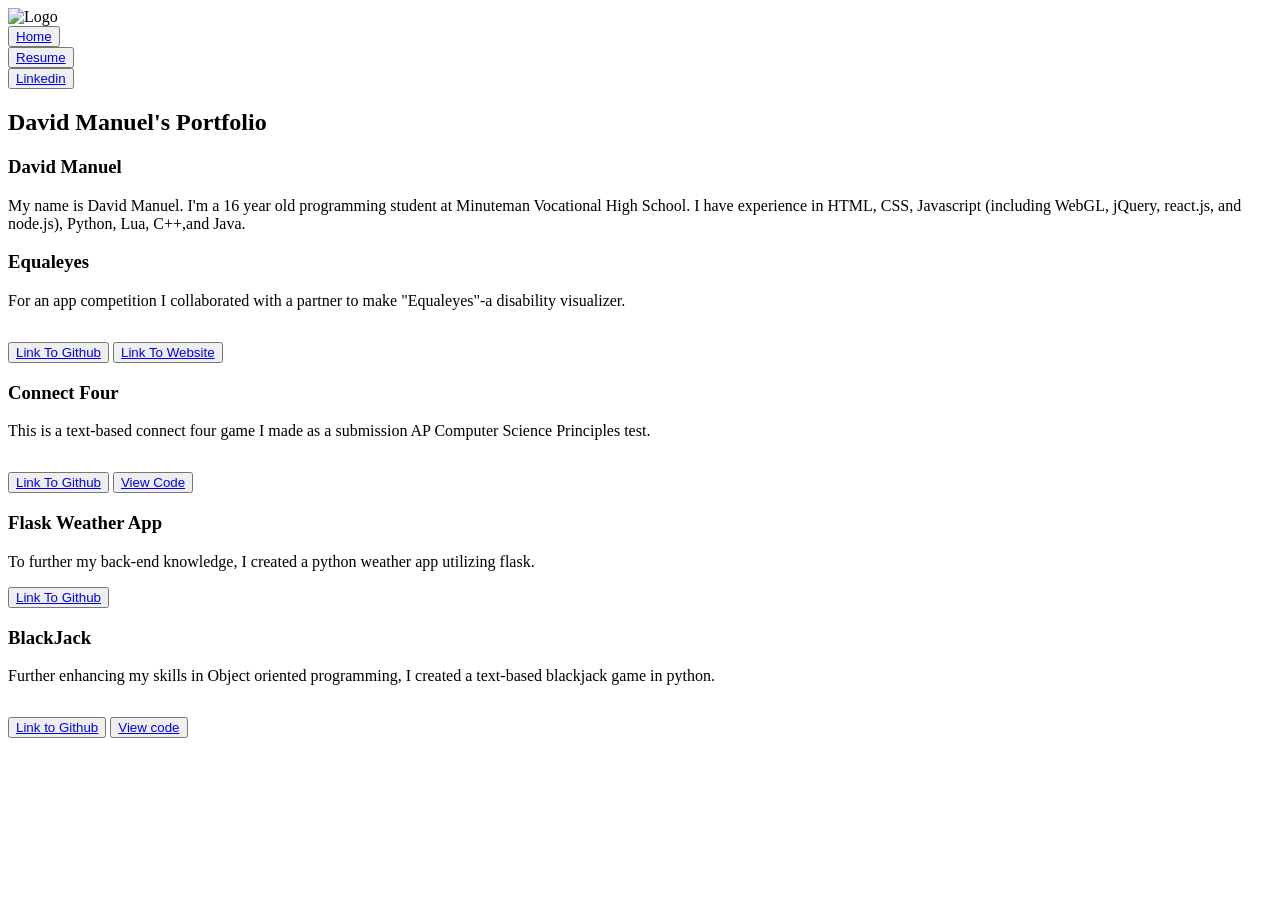
==== index.html @ 0a9ea240 "new image" ====
<!DOCTYPE html>
<html lang="en">
  <head>
    <meta charset="UTF-8">
    <title>Home</title>
    <script src = "main.js"></script>
    <link rel = "stylesheet" href = "styles.css">

    <link rel="icon" type="image/x-icon" href = "images/logo.png">
    
  </head>

  <body>
    <header>
      <nav id ="navbar">
        <div>
            <img src="images/logo.png" class="logo" alt="Logo">
        </div>
        <div>
            <button><a href="index.html">Home</a></button> 
        </div>
        <div>
          <button><a target = "_blank" href = "https://docs.google.com/document/d/1zbwR9RV_vEVydwtblo-MRMlXfkb9ix3I/edit?usp=sharing&ouid=107164145780714357337&rtpof=true&sd=true">Resume</a></button>
        </div>
        <div>
          <button><a target = "_blank" href = "https://www.linkedin.com/in/david-manuel-4410552a6/">Linkedin</a></button>
        </div>
      </nav>
    </header>

<section class="parallax-container">
  <h1 id = "myname" class = "name">David Manuel's Portfolio</h1>

</section>

<p> </p>

<section class="parallax-container parallax-container2">

  <div class="card">
    <div id="me"></div>
    <h3>David Manuel</h3>
    <p>
      My name is David Manuel. I'm a 16 year old programming student at Minuteman Vocational High School. I have experience in HTML, CSS, Javascript (including WebGL, jQuery, react.js, and node.js), Python, Lua, C++,and Java.
    </p>
  </div>
</section>

<p> </p>

<section class="parallax-container parallax-container2">
  <div class="card">
    <div class="card-img"></div>
    <h3>Equaleyes</h3>
    <p>
    For an app competition I collaborated with a partner to make "Equaleyes"-a disability visualizer.
    </p>
    <button><a href = "https://github.com/dacer521/disabilityVisualizer">Link To Github</a></button>
    <button style = "margin-top: 1rem;" "><a target = "_blank" href = "https://equaleyes.neocities.org/">Link To Website</a></button>

  </div>
  <div class="card">
    <div class="card-img"></div>
    <h3>Connect Four</h3>
    <p>
      This is a text-based connect four game I made as a submission AP Computer Science Principles test.
    </p>
    <button><a href = "https://github.com/dacer521/connectFour/blob/main/connectFour.py">Link To Github</a></button>
    <button style = "margin-top: 1rem;"><a href = "IDE/IDE.html?project=connectfour">View Code</a></button>

  </div>


  <div class="card">   
    <div class="card-img"></div>
    <h3>Flask Weather App</h3>
    <p>
      To further my back-end knowledge, I created a python weather app utilizing flask.
    </p>
    <button><a href = "https://github.com/dacer521/flaskWeatherApp">Link To Github</a></button>

  </div>
  <div class="card">
    <div class="card-img"></div>
    <h3>BlackJack</h3>
    <p>
      Further enhancing my skills in Object oriented programming, I created a text-based blackjack game in python.
    </p>

    <button><a target = "_blank" href = "https://github.com/dacer521/BlackJack">Link to Github</a></button>
    <button style = "margin-top: 1rem;"><a href = "IDE/IDE.html?project=blackjack">View code</a></button> 
  </div>
  

</section>


<section class="buffer"></section>




  </body>

</html>
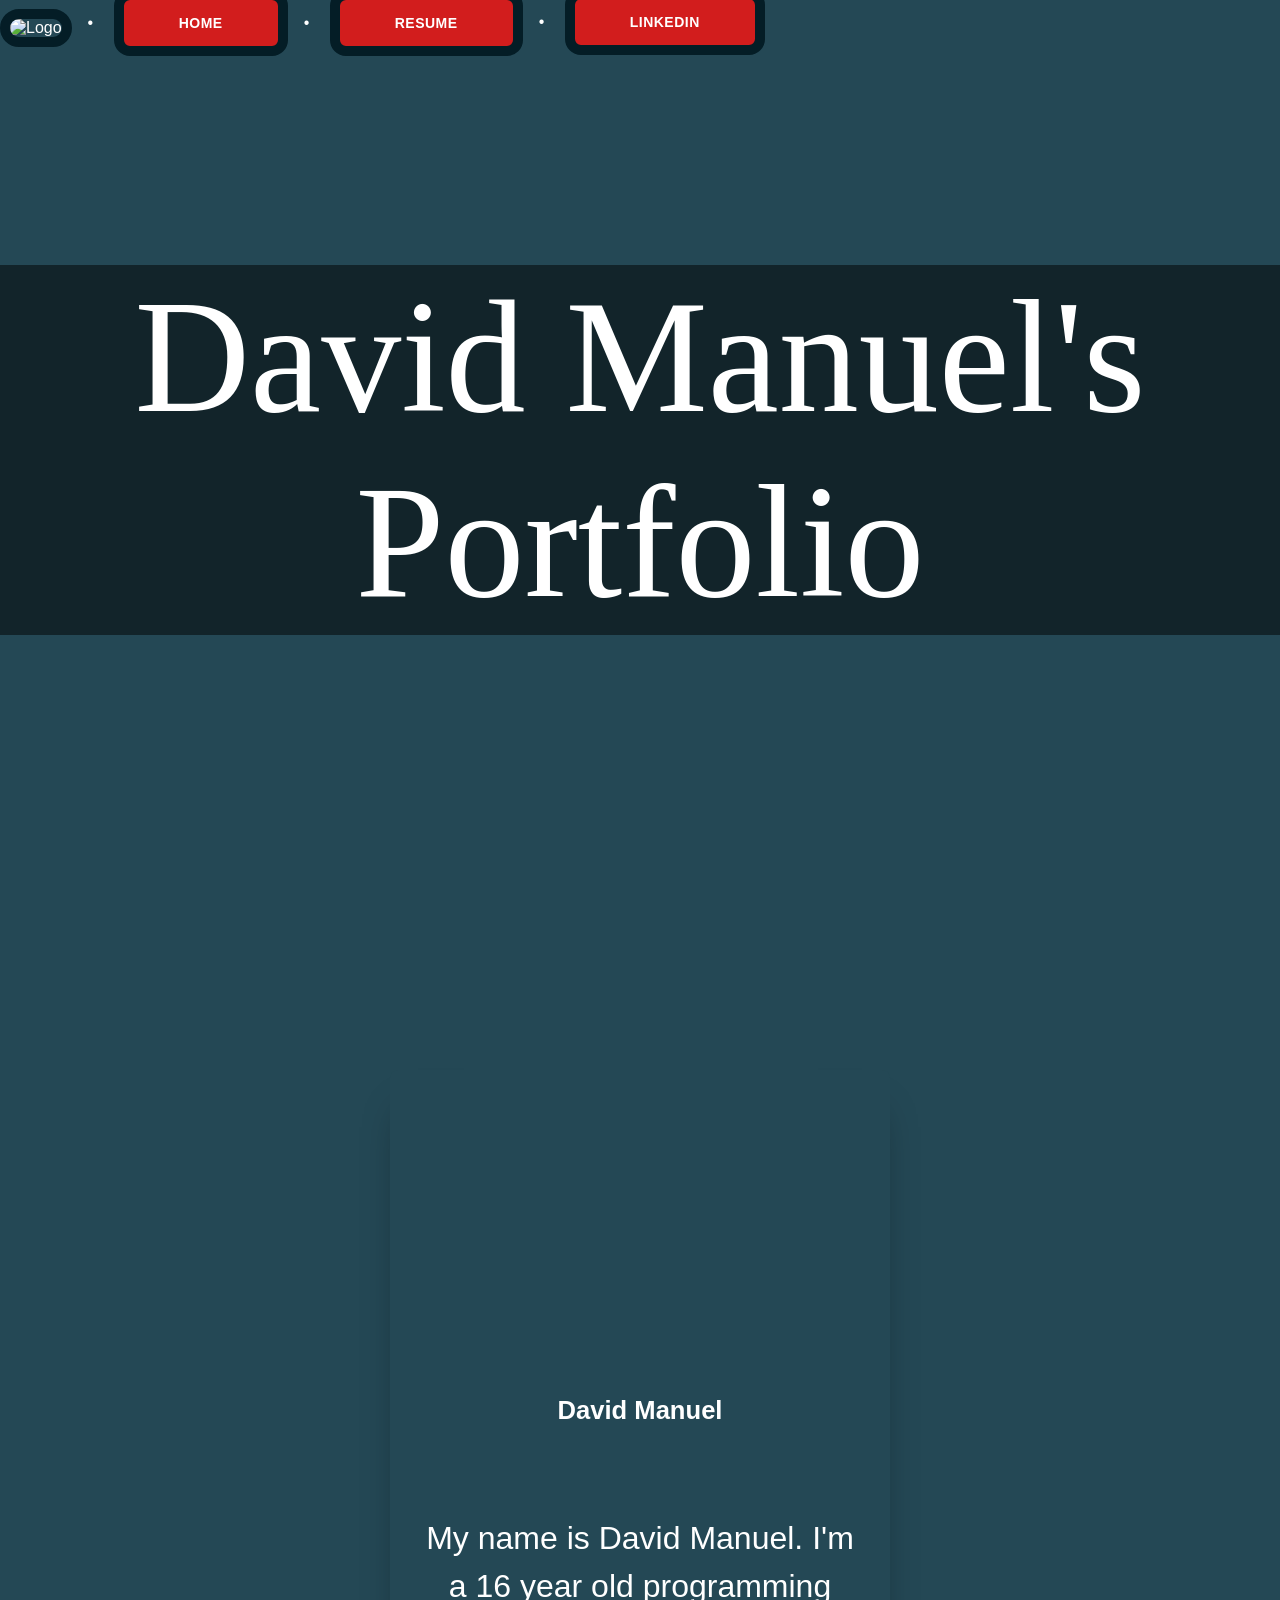
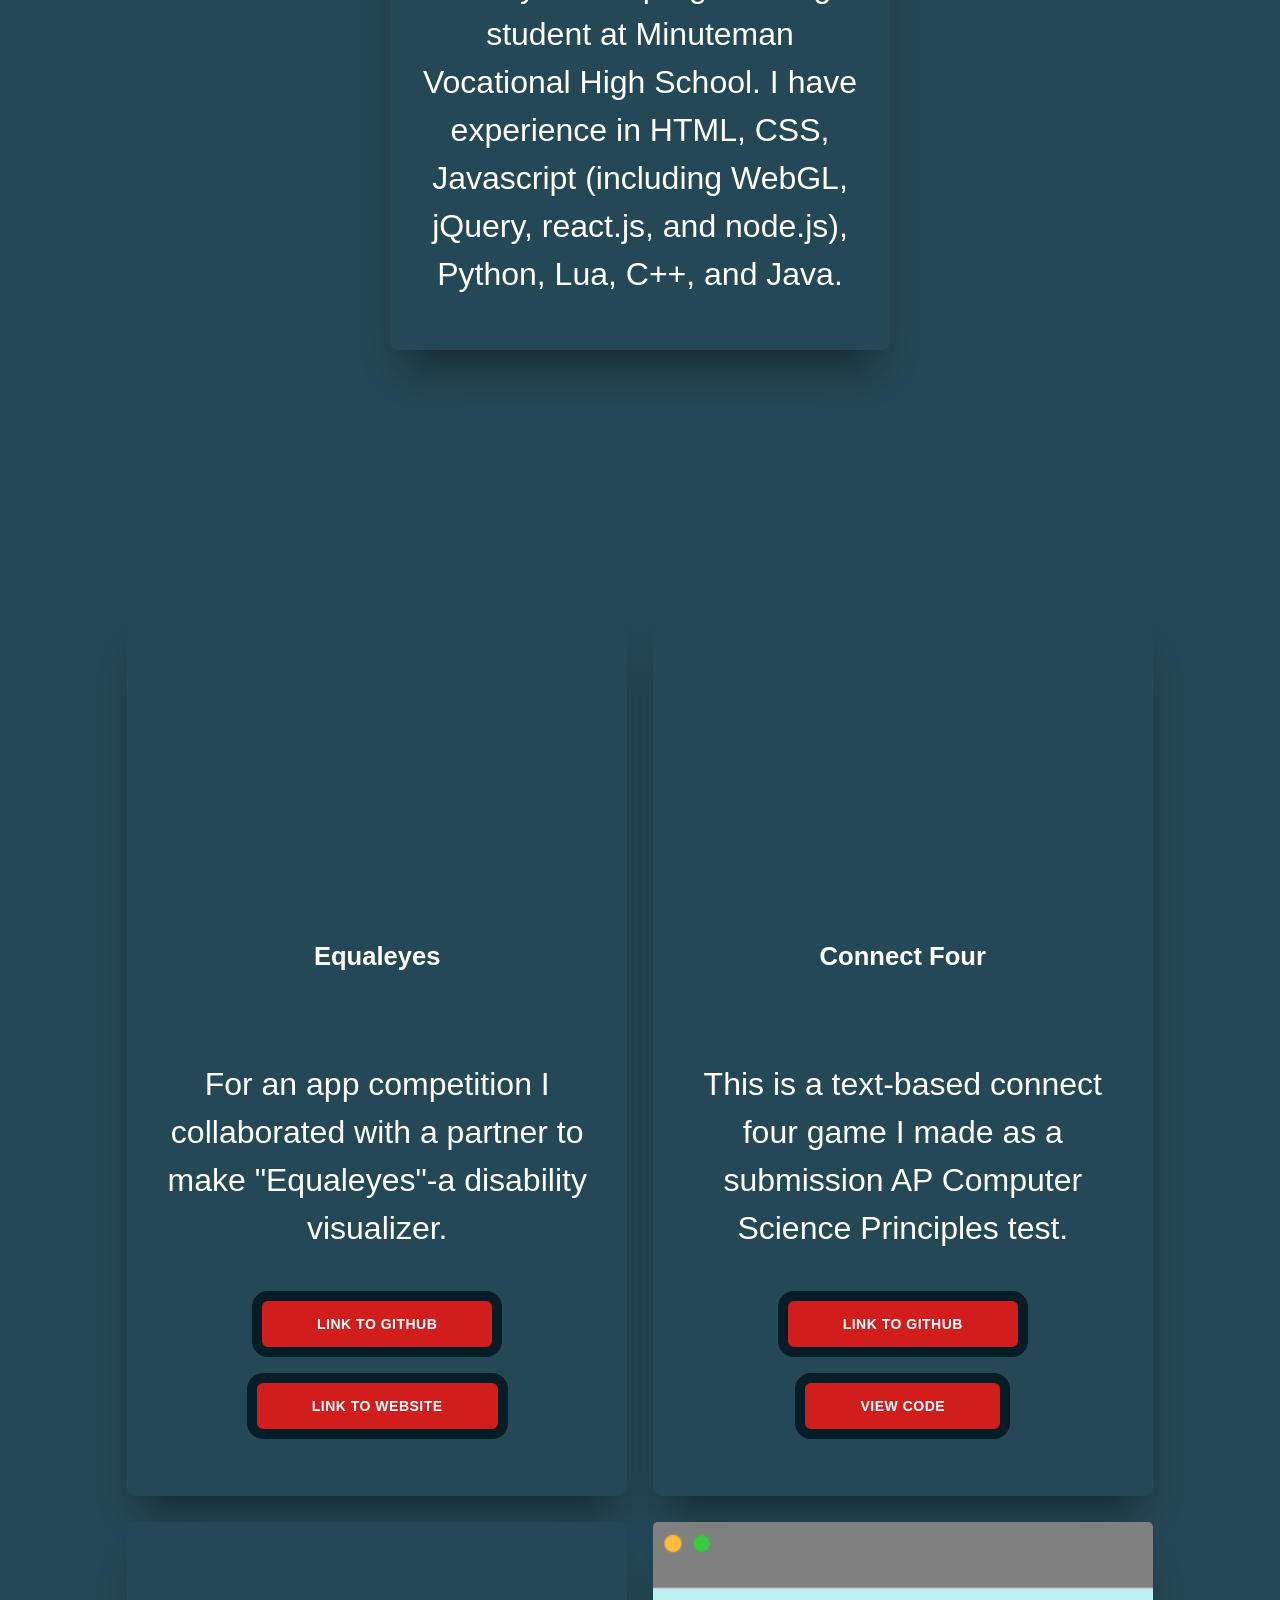
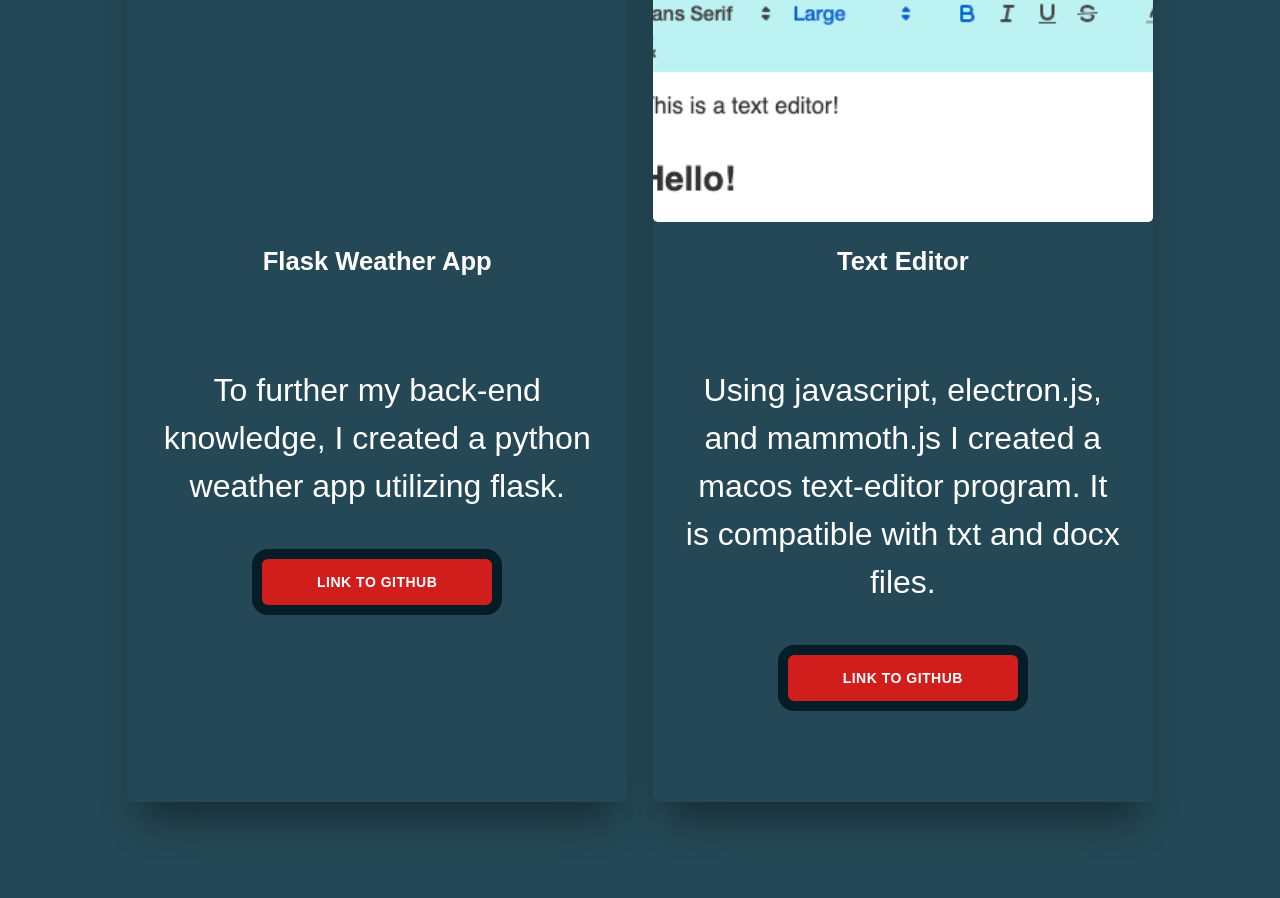
==== commit 3f3ebd33: "updated projects" ====
--- a/index.html
+++ b/index.html
@@ -41,7 +41,7 @@
     <div id="me"></div>
     <h3>David Manuel</h3>
     <p>
-      My name is David Manuel. I'm a 16 year old programming student at Minuteman Vocational High School. I have experience in HTML, CSS, Javascript (including WebGL, jQuery, react.js, and node.js), Python, Lua, C++,and Java.
+      My name is David Manuel. I'm a 16 year old programming student at Minuteman Vocational High School. I have experience in HTML, CSS, Javascript (including WebGL, jQuery, react.js, and node.js), Python, Lua, C++, and Java.
     </p>
   </div>
 </section>
@@ -82,13 +82,13 @@
   </div>
   <div class="card">
     <div class="card-img"></div>
-    <h3>BlackJack</h3>
+    <h3>Text Editor</h3>
     <p>
-      Further enhancing my skills in Object oriented programming, I created a text-based blackjack game in python.
+      Using javascript,  electron.js, and mammoth.js I created a macos text-editor program. It is compatible with txt and docx files.
     </p>
 
-    <button><a target = "_blank" href = "https://github.com/dacer521/BlackJack">Link to Github</a></button>
-    <button style = "margin-top: 1rem;"><a href = "IDE/IDE.html?project=blackjack">View code</a></button> 
+    <button><a target = "_blank" href = "https://github.com/dacer521/textEditor">Link to Github</a></button>
+
   </div>
   
 
--- a/styles.css
+++ b/styles.css
@@ -0,0 +1,276 @@
+html {
+	font-family: "Alegreya Sans", sans-serif;
+	font-weight: 400;
+	font-style: normal;
+	background-color: #244855;
+	color: white;
+
+
+  }
+button {
+	background-color: #d21d1d;
+	border-radius: 1rem;
+	border: #041d26 solid 10px;
+	margin-top: -5%;
+}
+a { 
+	color: white;
+}
+
+.logo {
+	border-radius: 360rem;
+}
+
+.center {
+	top: 0;
+	width: 100%;
+	display: grid;
+	place-content: center;
+	margin-top: -20rem;
+	text-align: center;
+}
+	#abMe {
+		display: table-cell;
+		vertical-align: middle;
+	}
+	
+
+	
+  #navbar {
+	display: flex;
+  transition-duration: 2s;
+	justify-content: center; 
+	align-items: center; 
+	position: fixed;
+	transition: top 0.3s; 
+	gap: 1rem;
+		
+  }
+
+  #navbar>*>*:not(p) {
+	border: #041d26 solid 10px;
+	/* border-radius: 6rem; */
+  }
+
+  nav>div:not(div:first-child):before {
+	content: "•";
+	margin-right: 1rem;
+  }
+
+  div>p {
+	font-size:2rem;
+  }
+  
+  .logo {
+	width: 8rem;
+	height: 8rem;
+  }
+  
+  .name {
+
+
+  background-color: rgba(0, 0, 0, 0.5);
+  font-family: "Bree Serif", serif;
+  font-weight: 400;
+  font-style: normal;
+  }
+
+  
+  #navbar nav button {
+	background-color: #ff6d00;
+
+	padding: 0.66rem 0.33rem;
+  }
+  
+  #navbar nav button a {
+	color: white;
+	text-decoration: none;
+	
+  }
+  
+  #navbar nav button:hover {
+	background-color: #ff8500;
+	/* Darker shade of the button color on hover */
+  }
+
+
+:root {
+    --color: #244855;
+  }
+
+  body {
+    margin: 0;
+    font-family: Poppins, sans-serif;
+  }
+ 
+
+  .parallax-container>h1{
+	font-size: 10rem;
+  }
+
+  .parallax-container>h4 {
+	font-size: 5rem;
+  }
+  .parallax-container {
+    display: flex;
+    min-height: 100vh;
+    flex-direction: column;
+	color: white;
+    align-items: center;
+    justify-content: center;
+  
+    /*  this is where the magic happens:  */
+    background-attachment: fixed;
+    background-image: url("images/hero-image.jpg"); 
+    background-position: center;
+    background-size: cover;
+    color: white;
+    row-gap: 4rem;
+  
+    text-align: center;
+  }
+
+  
+  
+
+  .parallax-container2 {
+    flex-direction: row;
+    flex-wrap: wrap;
+	display: flex;
+
+	gap: 1.6em;
+	padding: 3rem 1rem;
+	justify-content: center;
+    padding: 6rem 0;
+	background-image: url("https://img.goodfon.com/wallpaper/nbig/6/78/kod-dvoichnyi-kod-nuli-edinitsy-programmirovanie-binarnyi.webp");
+	gap: 1.6em;
+  }
+  
+  h1 {
+    font-size: 3rem;
+    font-weight: 700;
+	color: white;
+  }
+  
+  p {
+    max-width: 52ch;
+    padding: 1em;
+    line-height: 1.5;
+  	color: white;
+  }
+
+  h4 {
+	color: white;
+  }
+  
+  a {
+    display: inline-block;
+    padding: 1em 3.5em;
+    border-radius: 0.3em;
+    color: white;
+    font-size: 0.875rem;
+    font-weight: 700;
+    letter-spacing: 0.5px;
+    text-decoration: none;
+    text-transform: uppercase;
+  }
+  
+  h3 {
+    margin-top: 1em;
+    font-size: 1.6rem;
+    font-weight: 700;
+  }
+  
+  .card {
+    display: flex;
+    max-height: 1250px;
+	height: 33vh;
+	min-height: 800px;
+	/* font-size: 1.75rem; */
+    flex-direction: column;
+    align-items: center;
+	max-width: 500px;
+    padding-bottom: 1rem;
+    border-radius: 0.5em;
+    padding-bottom: 5rem;
+    background-color: #244855;
+    box-shadow: 0 29px 38px -15px rgb(0 0 0 / 43%);
+  }
+  
+  .card-img, #me {
+    width: 100%;
+	max-height: 650px;
+	min-height: 300px;
+    height: 50%;
+    border-radius: 0.3em;
+    background-position: center;
+    background-size: cover;
+	height: auto;
+  }
+
+  #me {
+	background-image: url("images/image.PNG");
+  }
+  
+  .card:nth-of-type(1) .card-img {
+	background-image: url("images/equaleyes.jpeg");
+}
+  
+  .card:nth-of-type(2) .card-img {
+    background-image: url("https://upload.wikimedia.org/wikipedia/commons/1/10/Connect_Four%2C_John_Slegers.png");
+  }
+  
+  .card:nth-of-type(3) .card-img {
+    background-image: url("images/flask.jpeg");
+  }
+  
+  .card:nth-of-type(4) .card-img {
+    background-image: url("images/asdf.png");
+  }
+ 
+
+  
+  @media only screen and (max-device-width: 1366px) {
+    .parallax-container {
+      background-attachment: scroll;
+    }
+	.card {
+	  max-height: 1200px;
+  } 
+  
+  }
+        
+  @media screen and (max-width: 600px) {
+	/* Adjust the card dimensions for mobile */
+	.card {
+	  width: 95%;
+	  max-width: 420px;
+	  /* Instead of a fixed height, let the card’s content determine the height,
+		 or use a min-height to ensure it’s big enough */
+	  min-height: 720px; 
+	  margin: 1rem auto;
+	  padding: 1rem;
+	}
+	
+	/* Set a fixed height for the images so they don’t get cut off */
+	.card-img, #me {
+	  width: 100%;
+	  height: 200px; /* or another value that fits your design */
+	  border-radius: 0.3em;
+	  background-position: center;
+	  background-size: cover;
+	}
+	
+	/* Increase font sizes for readability */
+	h1 {
+	  font-size: 2.5rem; /* adjust as needed */
+	}
+	
+	h3 {
+	  font-size: 1.6rem;
+	}
+	
+	p {
+	  font-size: 1rem;
+	}
+  }
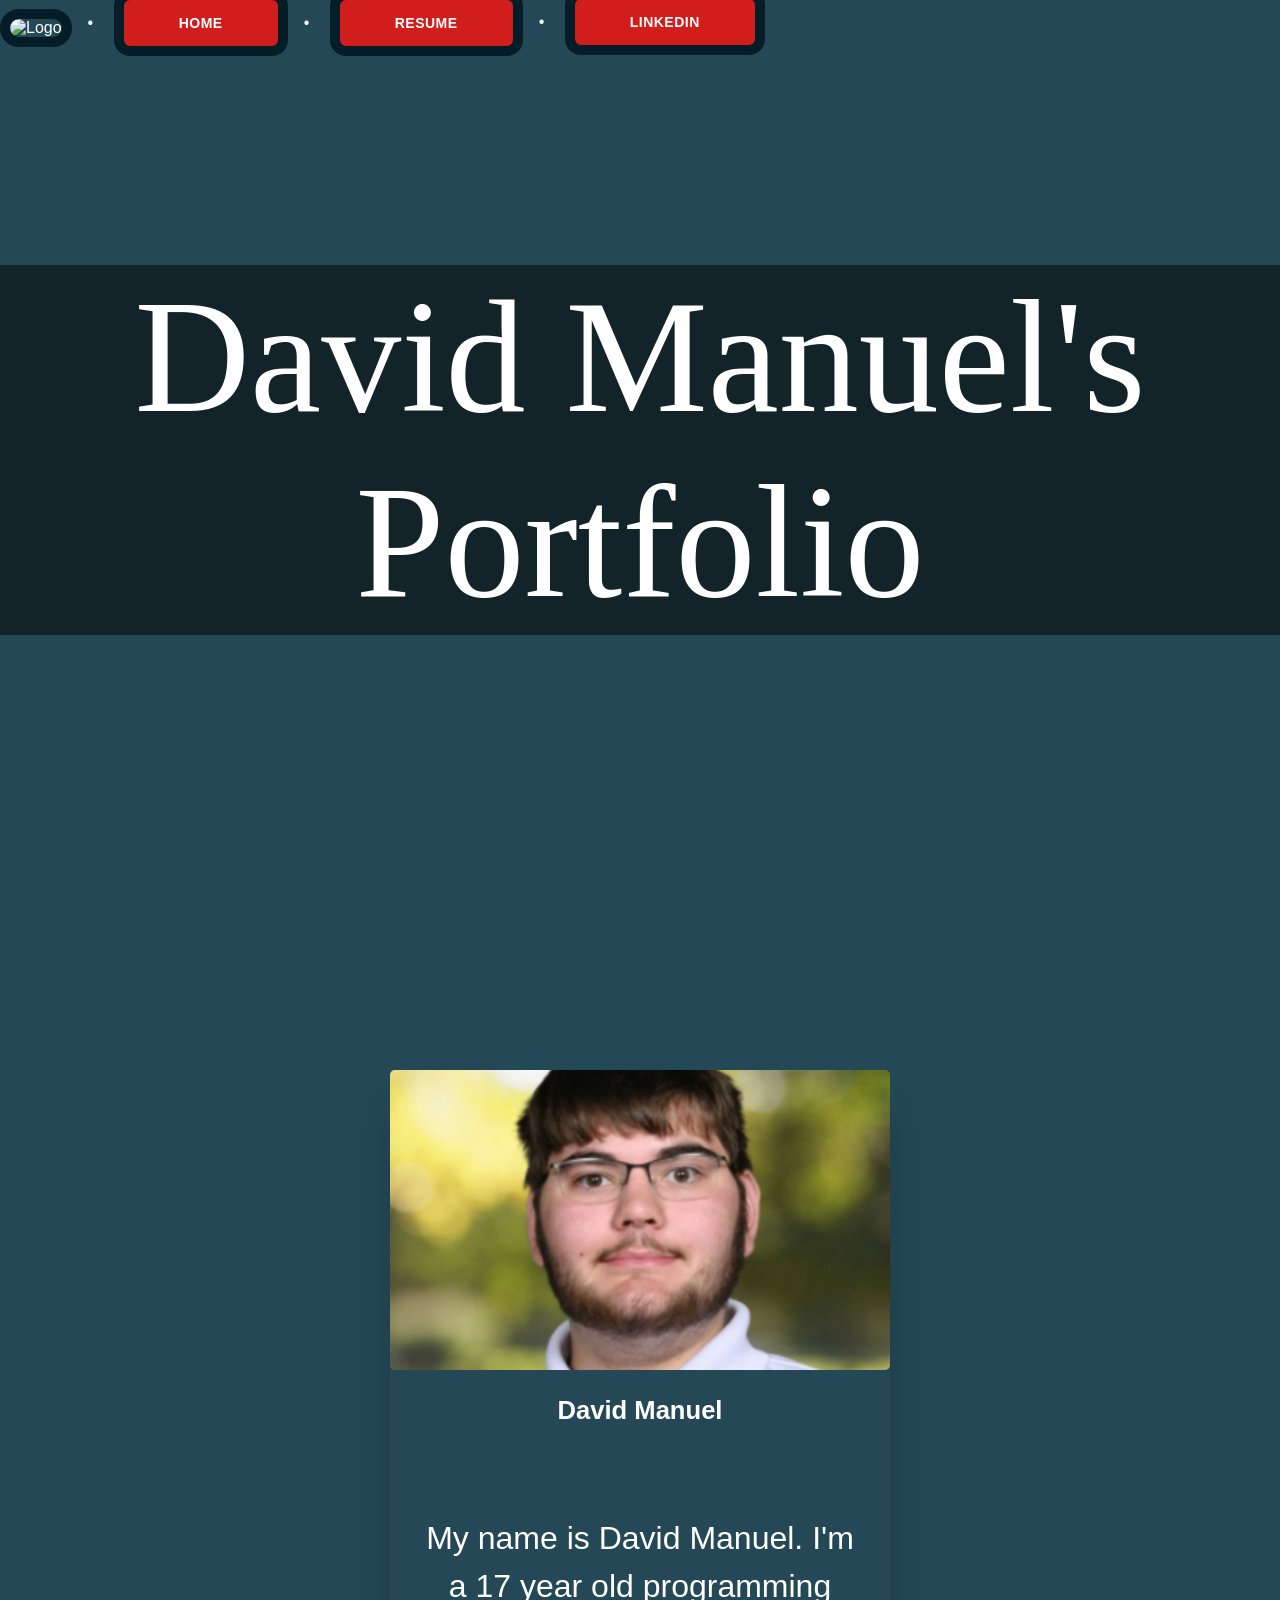
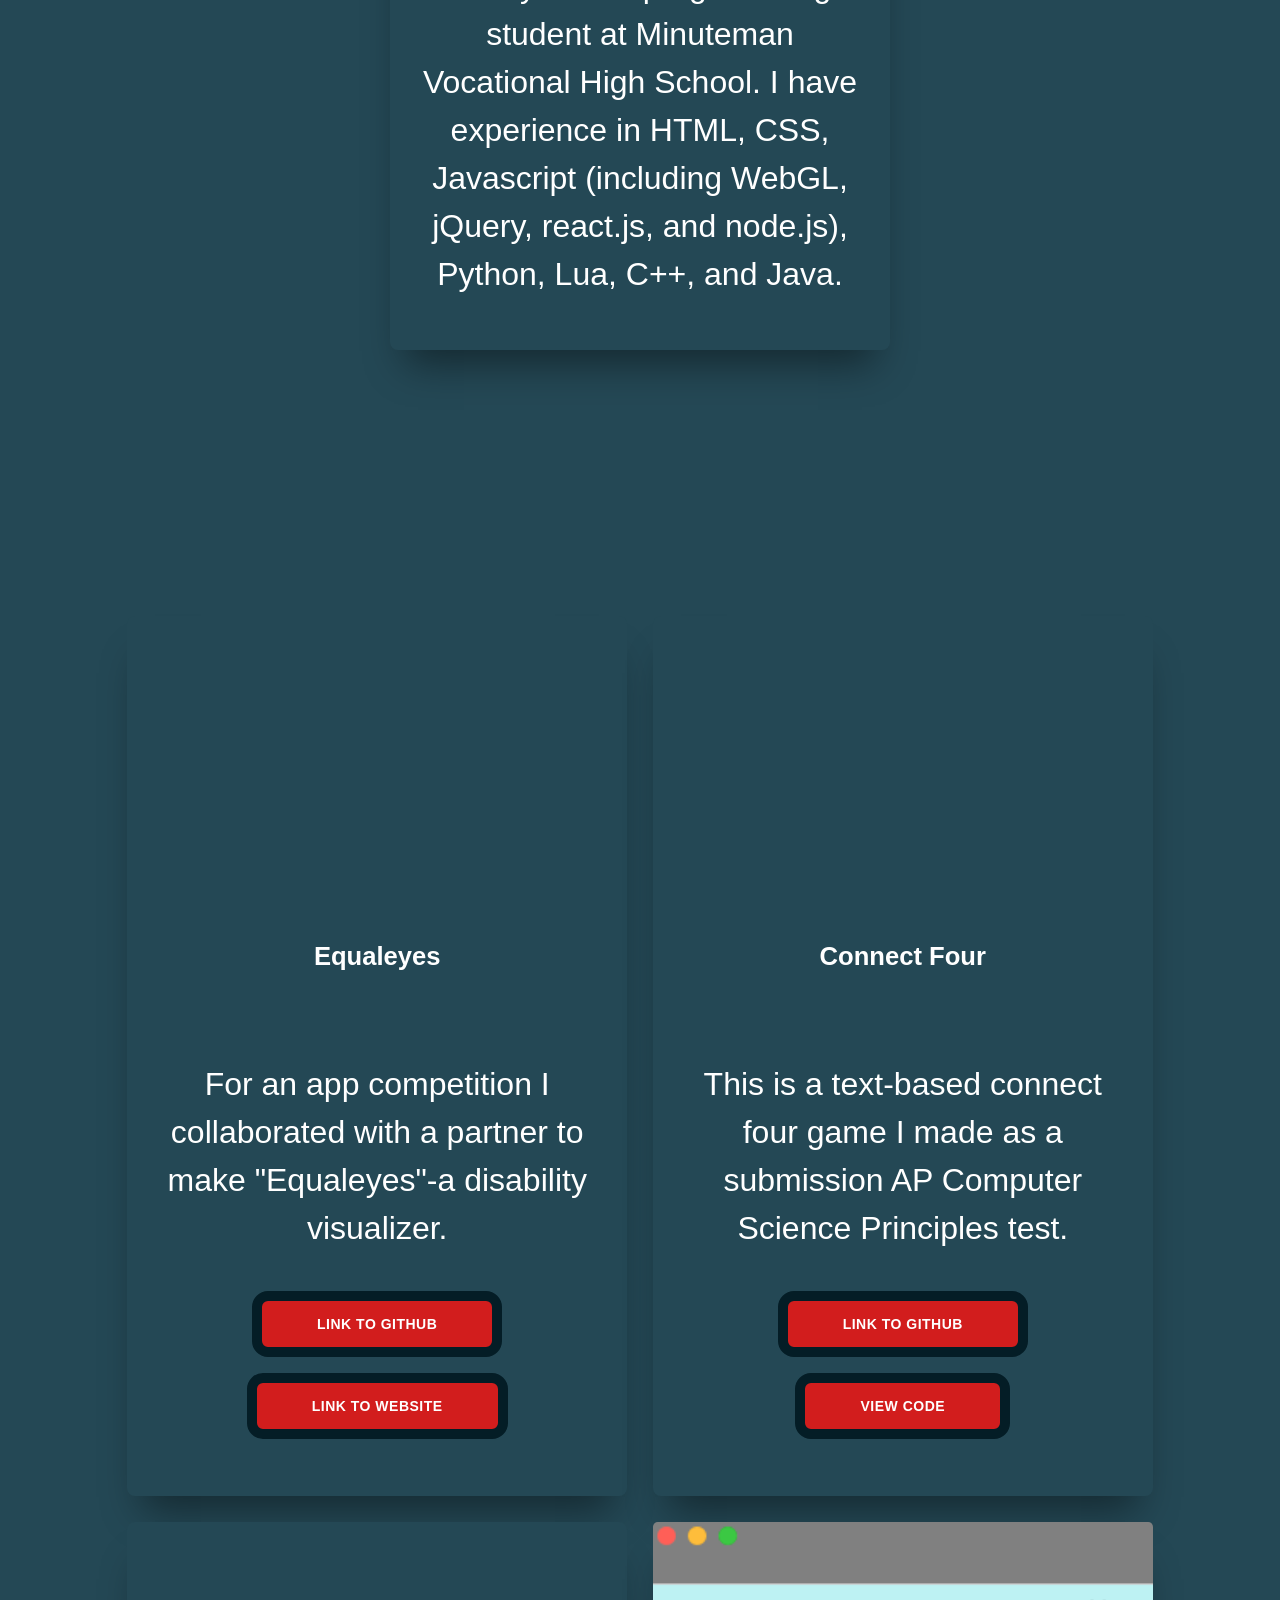
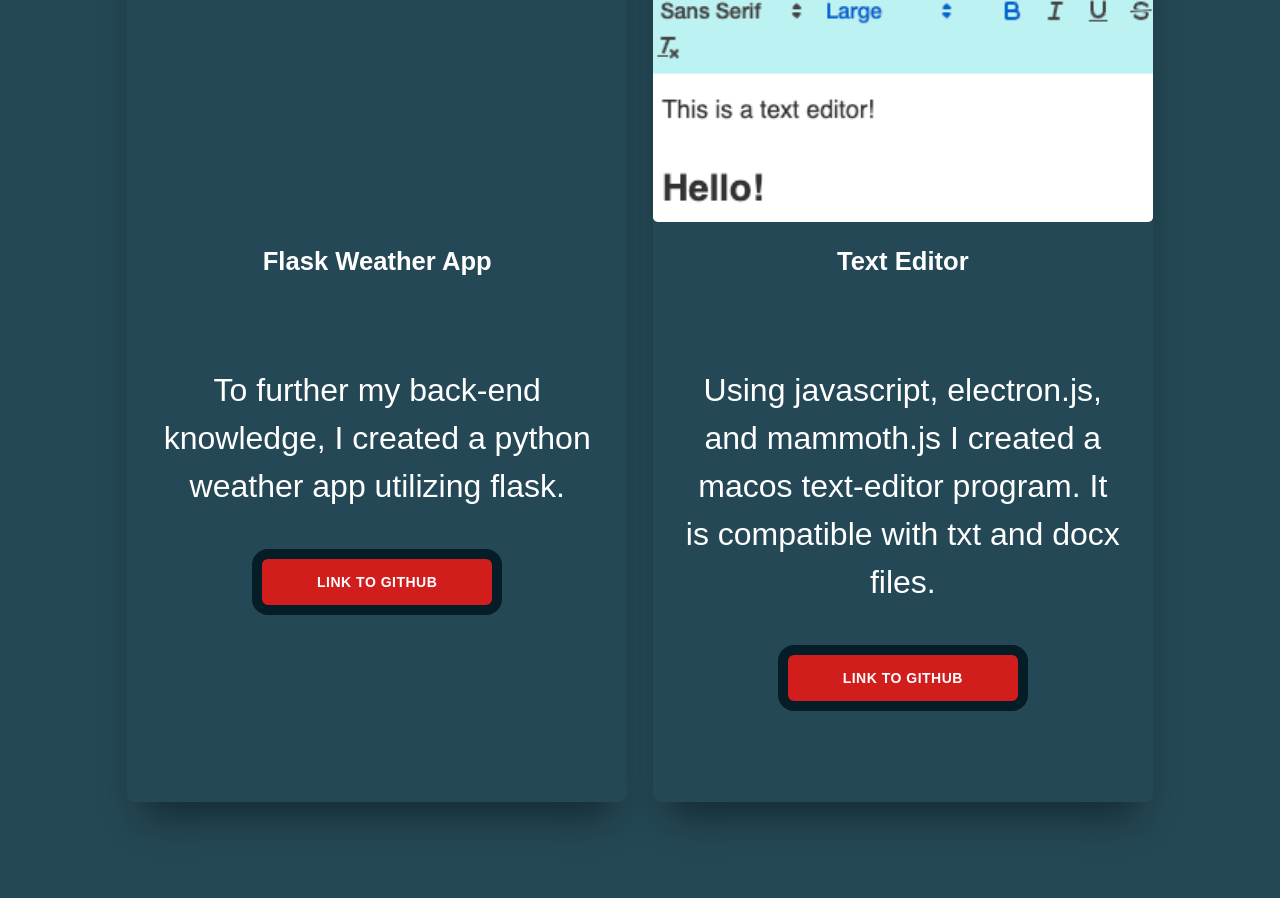
==== commit eefe41a7: "fixed text" ====
--- a/index.html
+++ b/index.html
@@ -41,7 +41,7 @@
     <div id="me"></div>
     <h3>David Manuel</h3>
     <p>
-      My name is David Manuel. I'm a 16 year old programming student at Minuteman Vocational High School. I have experience in HTML, CSS, Javascript (including WebGL, jQuery, react.js, and node.js), Python, Lua, C++, and Java.
+      My name is David Manuel. I'm a 17 year old programming student at Minuteman Vocational High School. I have experience in HTML, CSS, Javascript (including WebGL, jQuery, react.js, and node.js), Python, Lua, C++, and Java.
     </p>
   </div>
 </section>
@@ -102,4 +102,4 @@
 
   </body>
 
-</html>+</html>
--- a/styles.css
+++ b/styles.css
@@ -209,7 +209,7 @@
   }
 
   #me {
-	background-image: url("images/image.PNG");
+	background-image: url("images/me.jpeg");
   }
   
   .card:nth-of-type(1) .card-img {
@@ -225,7 +225,7 @@
   }
   
   .card:nth-of-type(4) .card-img {
-    background-image: url("images/asdf.png");
+    background-image: url("images/text.png");
   }
  
 
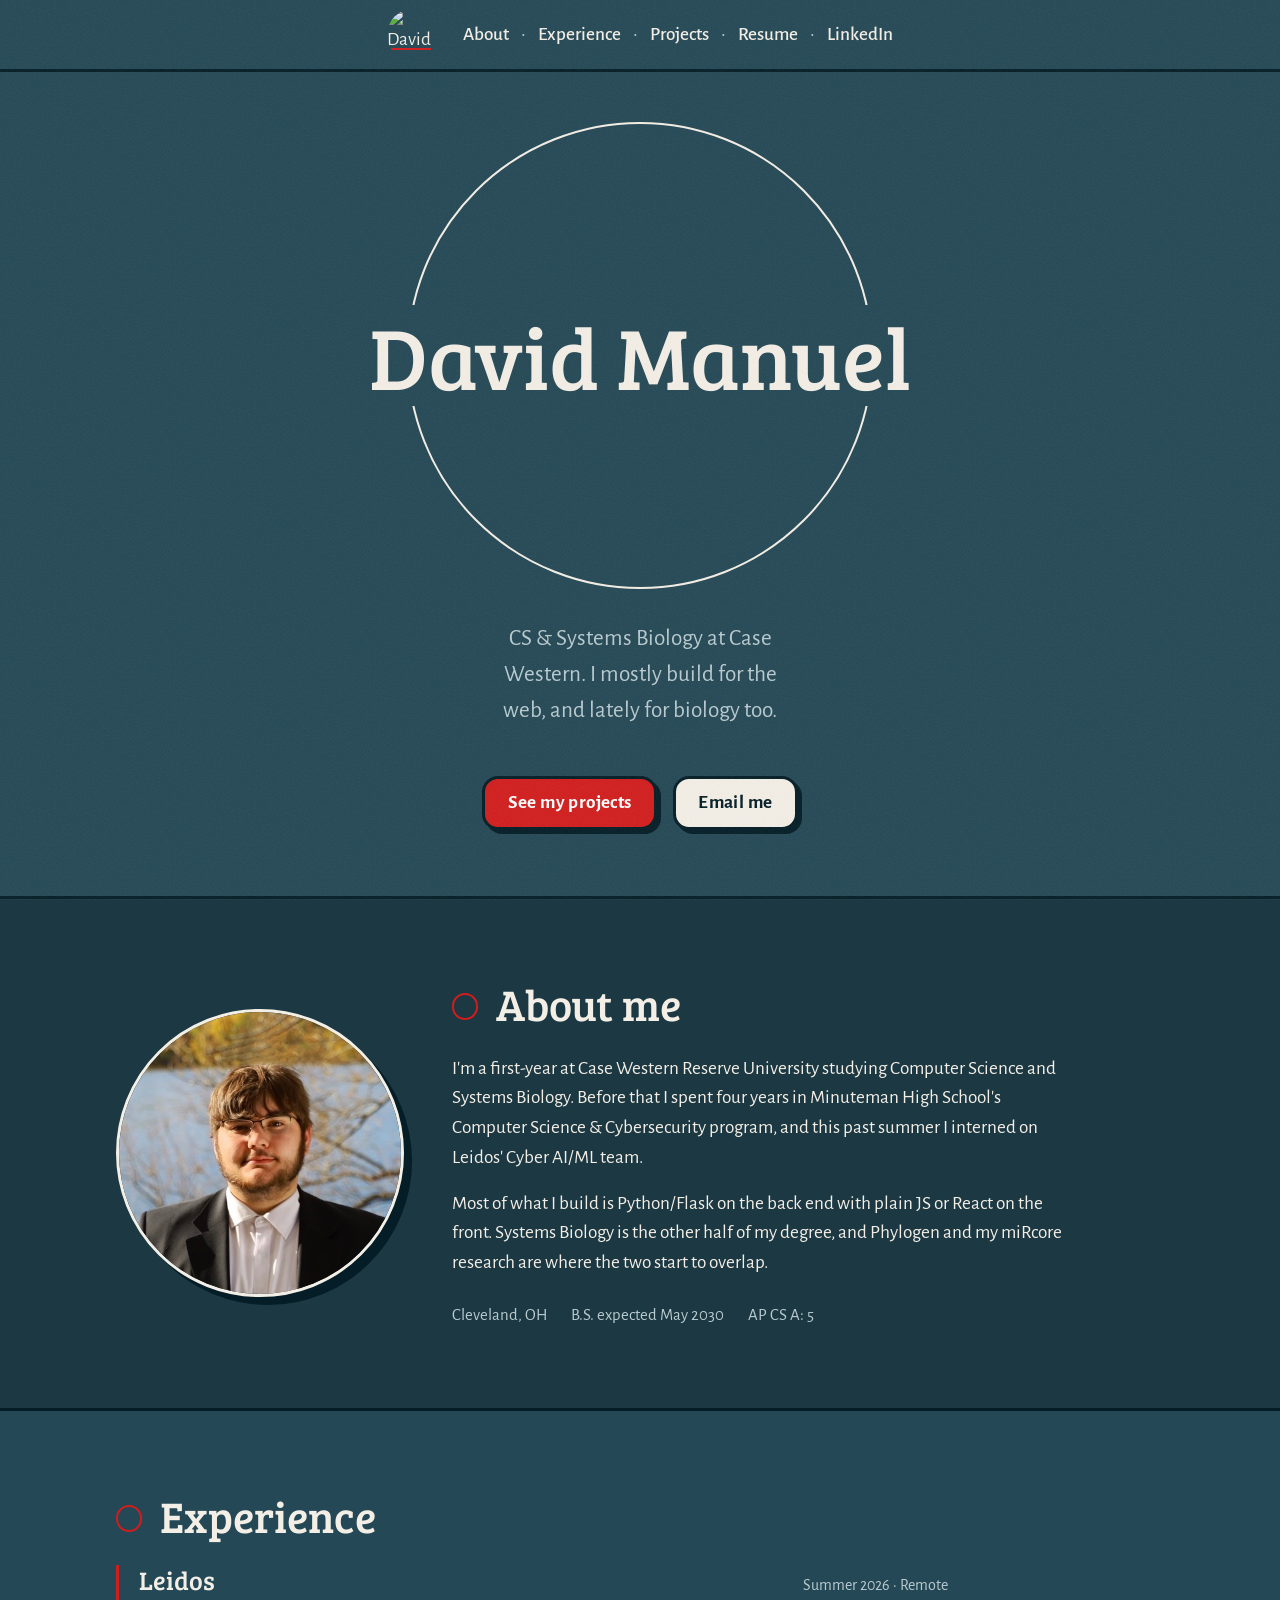
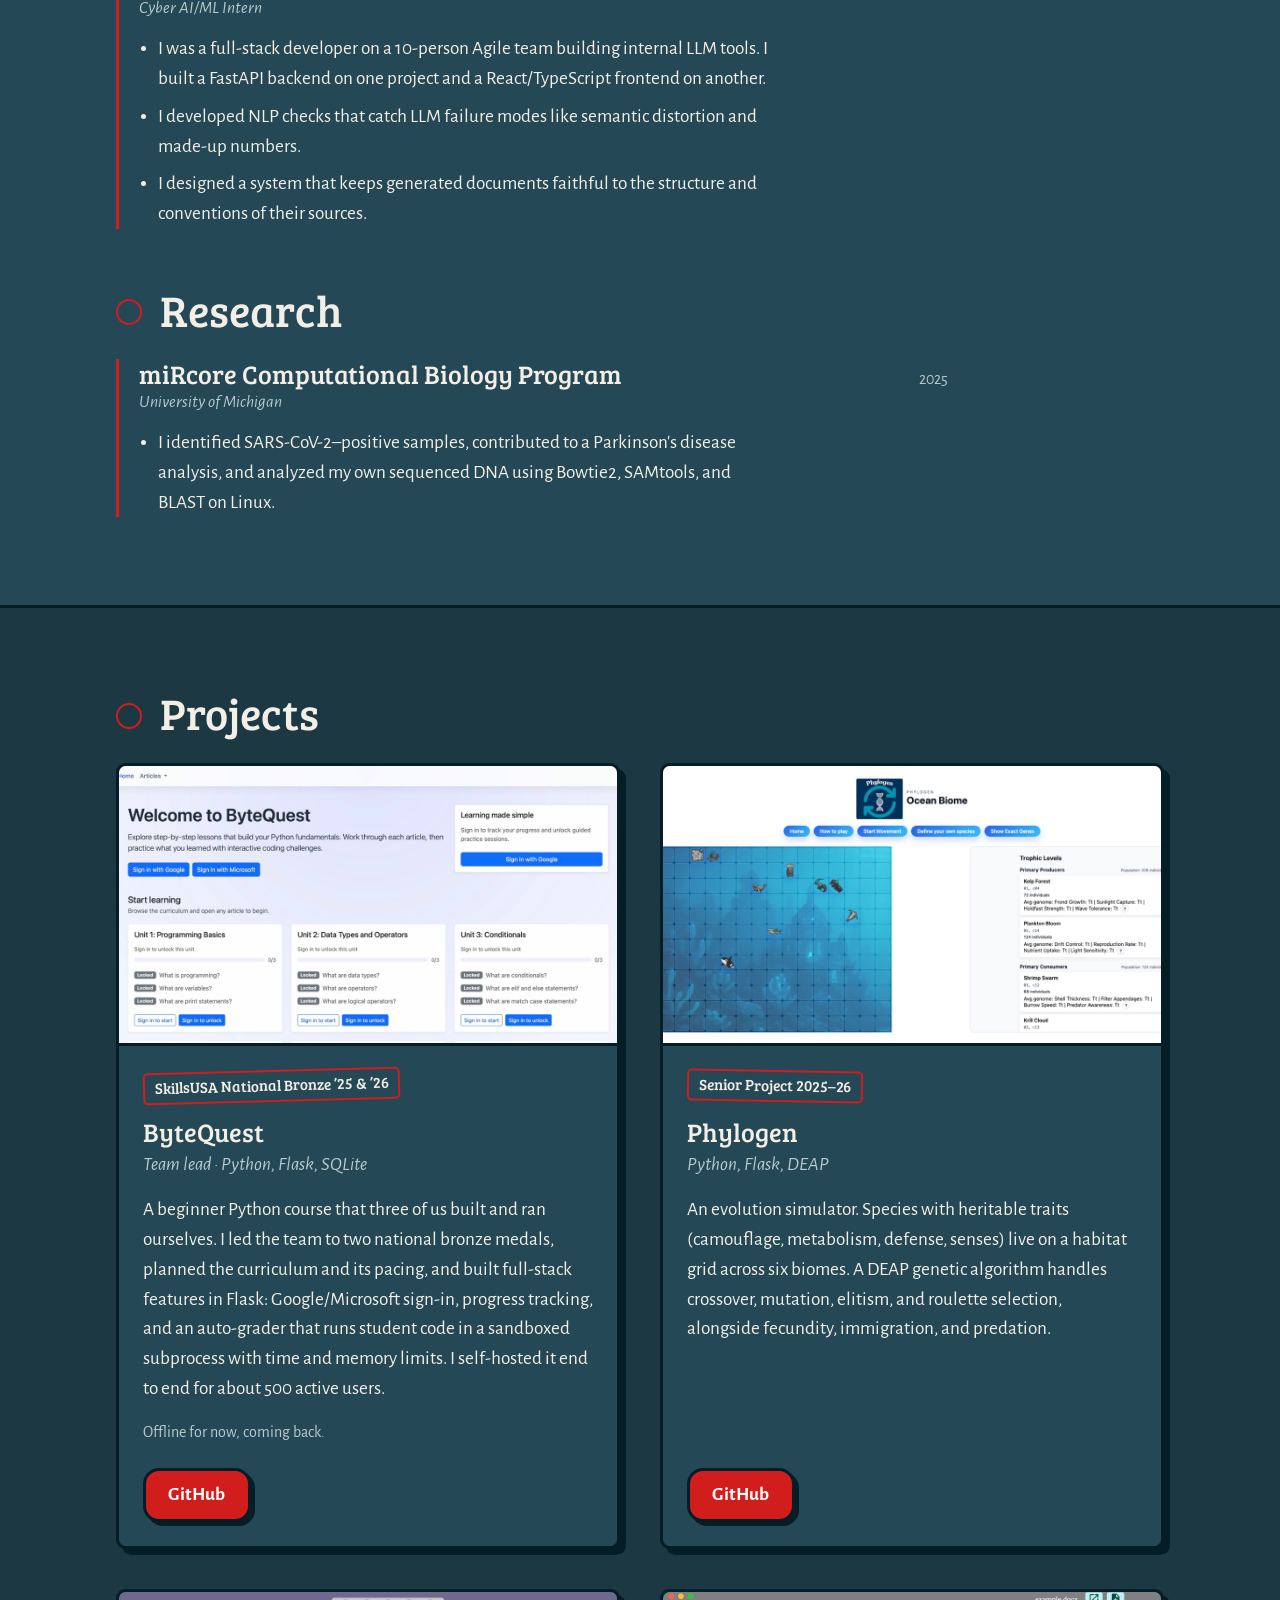
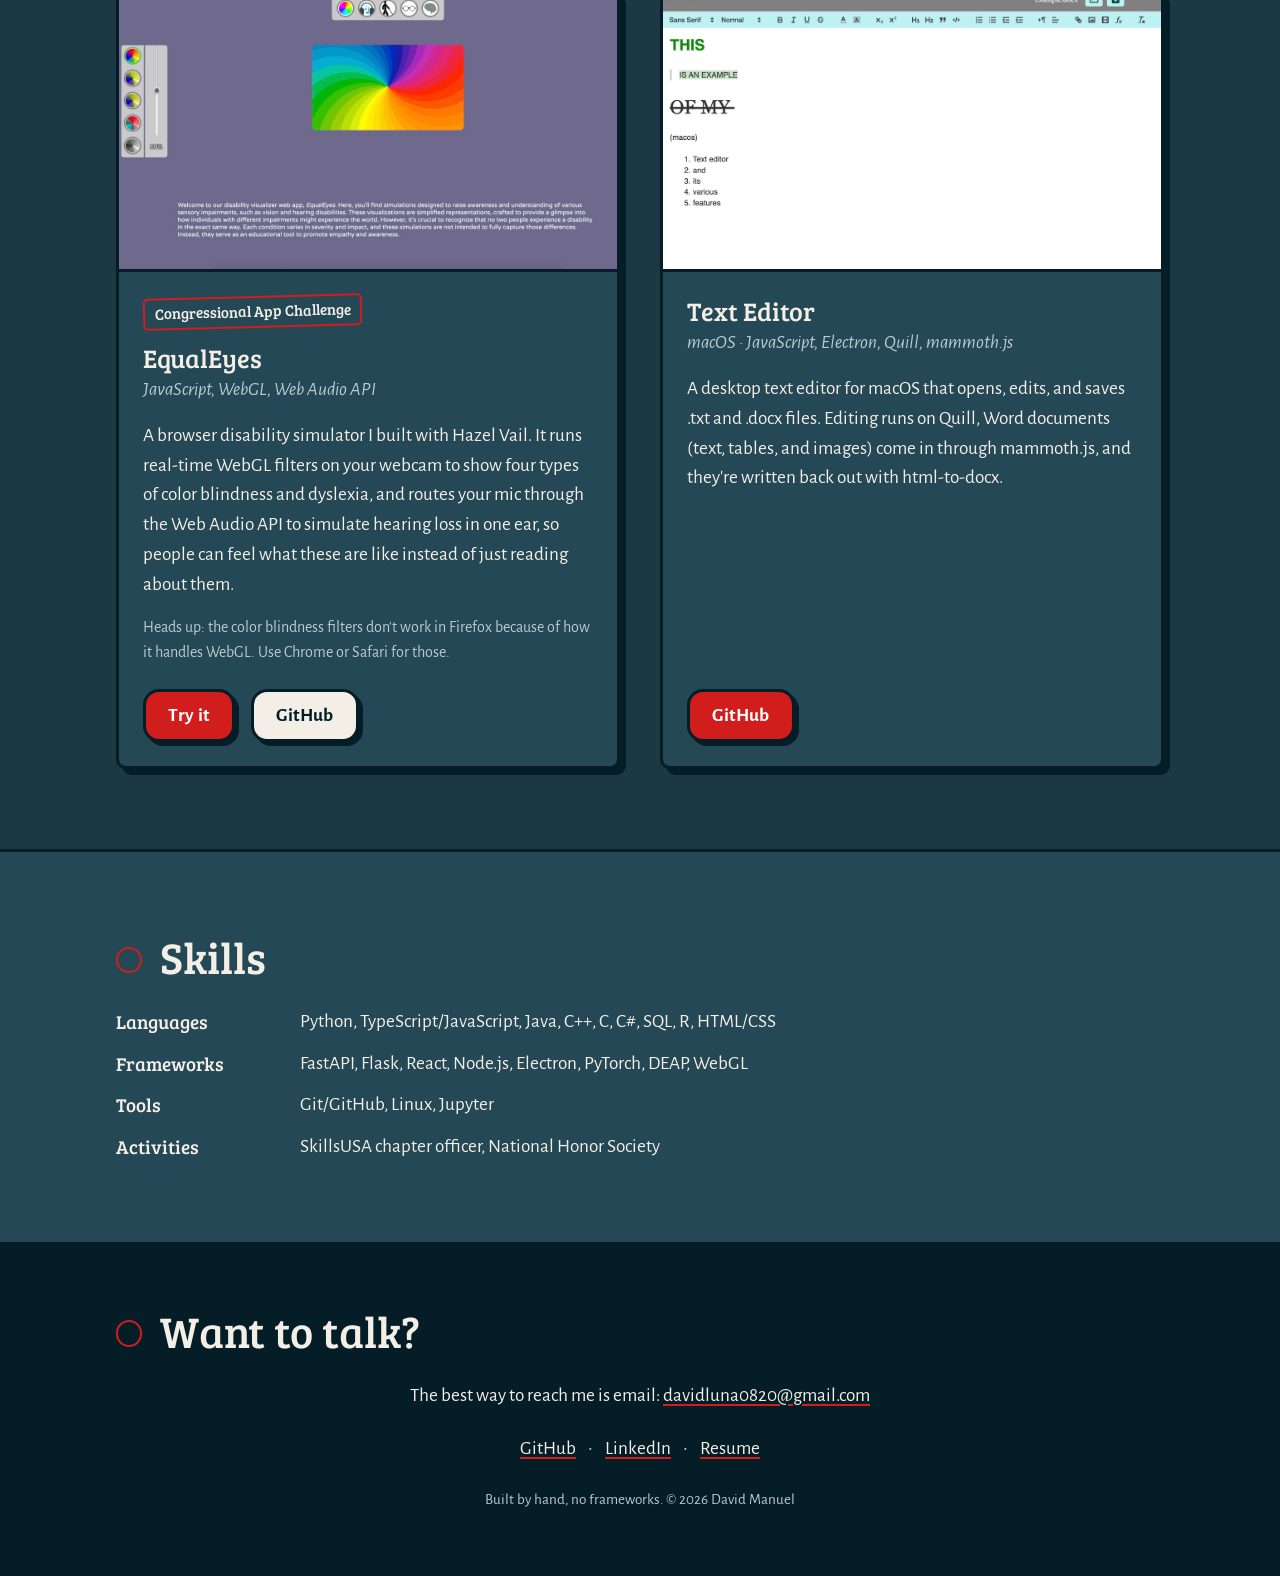
==== commit f328f798: "Redesign portfolio with updated content Rewrite the site around current work: CWRU, the Leidos inter" ====
--- a/index.html
+++ b/index.html
@@ -2,104 +2,211 @@
 <html lang="en">
   <head>
     <meta charset="UTF-8">
-    <title>Home</title>
-    <script src = "main.js"></script>
-    <link rel = "stylesheet" href = "styles.css">
-
-    <link rel="icon" type="image/x-icon" href = "images/logo.png">
-    
+    <meta name="viewport" content="width=device-width, initial-scale=1">
+    <title>David Manuel</title>
+    <meta name="description" content="David Manuel studies Computer Science and Systems Biology at Case Western Reserve University. Projects, experience, and research.">
+
+    <meta property="og:title" content="David Manuel">
+    <meta property="og:description" content="CS &amp; Systems Biology at Case Western. Projects, experience, and research.">
+    <meta property="og:image" content="https://dacer521.github.io/images/logo.png">
+    <meta property="og:type" content="website">
+
+    <link rel="icon" type="image/png" href="images/logo.png">
+
+    <link rel="preconnect" href="https://fonts.googleapis.com">
+    <link rel="preconnect" href="https://fonts.gstatic.com" crossorigin>
+    <link rel="stylesheet" href="https://fonts.googleapis.com/css2?family=Alegreya+Sans:ital,wght@0,400;0,500;0,700;1,400&family=Bree+Serif&display=swap">
+
+    <link rel="stylesheet" href="styles.css">
+    <script src="main.js" defer></script>
   </head>
 
   <body>
+    <a class="skip" href="#main">Skip to content</a>
+
     <header>
-      <nav id ="navbar">
-        <div>
-            <img src="images/logo.png" class="logo" alt="Logo">
-        </div>
-        <div>
-            <button><a href="index.html">Home</a></button> 
-        </div>
-        <div>
-          <button><a target = "_blank" href = "https://docs.google.com/document/d/1zbwR9RV_vEVydwtblo-MRMlXfkb9ix3I/edit?usp=sharing&ouid=107164145780714357337&rtpof=true&sd=true">Resume</a></button>
-        </div>
-        <div>
-          <button><a target = "_blank" href = "https://www.linkedin.com/in/david-manuel-4410552a6/">Linkedin</a></button>
-        </div>
+      <nav id="navbar" aria-label="Main">
+        <a href="#top" class="logo-link"><img src="images/logo.png" class="logo" alt="David Manuel, home" width="468" height="443"></a>
+        <ul>
+          <li><a href="#about">About</a></li>
+          <li><a href="#experience">Experience</a></li>
+          <li><a href="#projects">Projects</a></li>
+          <li><a href="https://drive.google.com/file/d/1-bjDm8aqql50Hm2O0hhv_FTV2F6LjYih/view?usp=sharing" target="_blank" rel="noopener">Resume</a></li>
+          <li class="nav-extra"><a href="https://www.linkedin.com/in/david-manuel-4410552a6/" target="_blank" rel="noopener">LinkedIn</a></li>
+        </ul>
       </nav>
     </header>
 
-<section class="parallax-container">
-  <h1 id = "myname" class = "name">David Manuel's Portfolio</h1>
-
-</section>
-
-<p> </p>
-
-<section class="parallax-container parallax-container2">
-
-  <div class="card">
-    <div id="me"></div>
-    <h3>David Manuel</h3>
-    <p>
-      My name is David Manuel. I'm a 17 year old programming student at Minuteman Vocational High School. I have experience in HTML, CSS, Javascript (including WebGL, jQuery, react.js, and node.js), Python, Lua, C++, and Java.
-    </p>
-  </div>
-</section>
-
-<p> </p>
-
-<section class="parallax-container parallax-container2">
-  <div class="card">
-    <div class="card-img"></div>
-    <h3>Equaleyes</h3>
-    <p>
-    For an app competition I collaborated with a partner to make "Equaleyes"-a disability visualizer.
-    </p>
-    <button><a href = "https://github.com/dacer521/disabilityVisualizer">Link To Github</a></button>
-    <button style = "margin-top: 1rem;" "><a target = "_blank" href = "https://equaleyes.neocities.org/">Link To Website</a></button>
-
-  </div>
-  <div class="card">
-    <div class="card-img"></div>
-    <h3>Connect Four</h3>
-    <p>
-      This is a text-based connect four game I made as a submission AP Computer Science Principles test.
-    </p>
-    <button><a href = "https://github.com/dacer521/connectFour/blob/main/connectFour.py">Link To Github</a></button>
-    <button style = "margin-top: 1rem;"><a href = "IDE/IDE.html?project=connectfour">View Code</a></button>
-
-  </div>
-
-
-  <div class="card">   
-    <div class="card-img"></div>
-    <h3>Flask Weather App</h3>
-    <p>
-      To further my back-end knowledge, I created a python weather app utilizing flask.
-    </p>
-    <button><a href = "https://github.com/dacer521/flaskWeatherApp">Link To Github</a></button>
-
-  </div>
-  <div class="card">
-    <div class="card-img"></div>
-    <h3>Text Editor</h3>
-    <p>
-      Using javascript,  electron.js, and mammoth.js I created a macos text-editor program. It is compatible with txt and docx files.
-    </p>
-
-    <button><a target = "_blank" href = "https://github.com/dacer521/textEditor">Link to Github</a></button>
-
-  </div>
-  
-
-</section>
-
-
-<section class="buffer"></section>
-
-
-
-
+    <main id="main">
+      <section class="hero" id="top">
+        <div class="hero-circle">
+          <h1>David Manuel</h1>
+        </div>
+        <p class="tagline">CS &amp; Systems Biology at Case Western. I mostly build for the web, and lately for biology too.</p>
+        <div class="hero-links">
+          <a class="btn" href="#projects">See my projects</a>
+          <a class="btn btn-quiet" href="mailto:davidluna0820@gmail.com">Email me</a>
+        </div>
+      </section>
+
+      <section class="band" id="about">
+        <div class="wrap about">
+          <img class="headshot" src="images/me.jpeg" alt="Photo of David Manuel" width="460" height="460">
+          <div>
+            <h2>About me</h2>
+            <p>
+              I'm a first-year at Case Western Reserve University studying Computer Science and Systems Biology.
+              Before that I spent four years in Minuteman High School's Computer Science &amp; Cybersecurity program,
+              and this past summer I interned on Leidos' Cyber AI/ML team.
+            </p>
+            <p>
+              Most of what I build is Python/Flask on the back end with plain JS or React on the front.
+              Systems Biology is the other half of my degree, and Phylogen and my miRcore research are where the two start to overlap.
+            </p>
+            <ul class="facts">
+              <li>Cleveland, OH</li>
+              <li>B.S. expected May 2030</li>
+              <li>AP CS A: 5</li>
+            </ul>
+          </div>
+        </div>
+      </section>
+
+      <section id="experience">
+        <div class="wrap">
+          <h2>Experience</h2>
+          <article class="entry">
+            <div class="entry-head">
+              <h3>Leidos <span>Cyber AI/ML Intern</span></h3>
+              <p class="when">Summer 2026 &middot; Remote</p>
+            </div>
+            <ul>
+              <li>I was a full-stack developer on a 10-person Agile team building internal LLM tools. I built a FastAPI backend on one project and a React/TypeScript frontend on another.</li>
+              <li>I developed NLP checks that catch LLM failure modes like semantic distortion and made-up numbers.</li>
+              <li>I designed a system that keeps generated documents faithful to the structure and conventions of their sources.</li>
+            </ul>
+          </article>
+
+          <h2 class="sub" id="research">Research</h2>
+          <article class="entry">
+            <div class="entry-head">
+              <h3>miRcore Computational Biology Program <span>University of Michigan</span></h3>
+              <p class="when">2025</p>
+            </div>
+            <ul>
+              <li>I identified SARS-CoV-2&ndash;positive samples, contributed to a Parkinson's disease analysis, and analyzed my own sequenced DNA using Bowtie2, SAMtools, and BLAST on Linux.</li>
+            </ul>
+          </article>
+        </div>
+      </section>
+
+      <section class="band" id="projects">
+        <div class="wrap">
+          <h2>Projects</h2>
+          <div class="projects">
+
+            <article class="card">
+              <img class="shot" src="images/bytequest.jpg" alt="ByteQuest home page with Google and Microsoft sign-in and the first three course units, each with a progress bar and locked lessons" width="1200" height="633" loading="lazy">
+              <div class="card-body">
+                <p class="stamp">SkillsUSA National Bronze &rsquo;25 &amp; &rsquo;26</p>
+                <h3>ByteQuest</h3>
+                <p class="role">Team lead &middot; Python, Flask, SQLite</p>
+                <p>
+                  A beginner Python course that three of us built and ran ourselves. I led the team to two national bronze medals,
+                  planned the curriculum and its pacing, and built full-stack features in Flask: Google/Microsoft sign-in,
+                  progress tracking, and an auto-grader that runs student code in a sandboxed subprocess with time and memory limits.
+                  I self-hosted it end to end for about 500 active users.
+                </p>
+                <p class="note">Offline for now, coming back.</p>
+                <div class="links">
+                  <a class="btn" href="https://github.com/dacer521/ByteQuest" target="_blank" rel="noopener">GitHub</a>
+                </div>
+              </div>
+            </article>
+
+            <article class="card">
+              <img class="shot" src="images/phylogen.jpg" alt="Phylogen's ocean biome: a grid of sea creatures next to a panel listing each trophic level's population and average genome" width="1200" height="593" loading="lazy">
+              <div class="card-body">
+                <p class="stamp">Senior Project 2025&ndash;26</p>
+                <h3>Phylogen</h3>
+                <p class="role">Python, Flask, DEAP</p>
+                <p>
+                  An evolution simulator. Species with heritable traits (camouflage, metabolism, defense, senses) live on a
+                  habitat grid across six biomes. A DEAP genetic algorithm handles crossover, mutation, elitism, and roulette
+                  selection, alongside fecundity, immigration, and predation.
+                </p>
+                <div class="links">
+                  <a class="btn" href="https://github.com/dacer521/phylogen" target="_blank" rel="noopener">GitHub</a>
+                </div>
+              </div>
+            </article>
+
+            <article class="card">
+              <img class="shot" src="images/equaleyes.jpg" alt="EqualEyes with its toolbar of simulations, a side panel of color blindness filters with a strength slider, and a test color wheel" width="1200" height="674" loading="lazy">
+              <div class="card-body">
+                <p class="stamp">Congressional App Challenge</p>
+                <h3>EqualEyes</h3>
+                <p class="role">JavaScript, WebGL, Web Audio API</p>
+                <p>
+                  A browser disability simulator I built with Hazel Vail. It runs real-time WebGL filters on your webcam to show
+                  four types of color blindness and dyslexia, and routes your mic through the Web Audio API to simulate hearing
+                  loss in one ear, so people can feel what these are like instead of just reading about them.
+                </p>
+                <p class="note">Heads up: the color blindness filters don't work in Firefox because of how it handles WebGL. Use Chrome or Safari for those.</p>
+                <div class="links">
+                  <a class="btn" href="https://equaleyes.neocities.org/" target="_blank" rel="noopener">Try it</a>
+                  <a class="btn btn-quiet" href="https://github.com/dacer521/disabilityVisualizer" target="_blank" rel="noopener">GitHub</a>
+                </div>
+              </div>
+            </article>
+
+            <article class="card">
+              <img class="shot" src="images/texteditor.jpg" alt="The text editor with example.docx open, showing a formatting toolbar and a document with colored headings, strikethrough and a numbered list" width="1200" height="675" loading="lazy">
+              <div class="card-body">
+                <h3>Text Editor</h3>
+                <p class="role">macOS &middot; JavaScript, Electron, Quill, mammoth.js</p>
+                <p>
+                  A desktop text editor for macOS that opens, edits, and saves .txt and .docx files. Editing runs on Quill, Word documents
+                  (text, tables, and images) come in through mammoth.js, and they're written back out with html-to-docx.
+                </p>
+                <div class="links">
+                  <a class="btn" href="https://github.com/dacer521/textEditor" target="_blank" rel="noopener">GitHub</a>
+                </div>
+              </div>
+            </article>
+
+          </div>
+        </div>
+      </section>
+
+      <section id="skills">
+        <div class="wrap">
+          <h2>Skills</h2>
+          <dl class="skills">
+            <dt>Languages</dt>
+            <dd>Python, TypeScript/JavaScript, Java, C++, C, C#, SQL, R, HTML/CSS</dd>
+            <dt>Frameworks</dt>
+            <dd>FastAPI, Flask, React, Node.js, Electron, PyTorch, DEAP, WebGL</dd>
+            <dt>Tools</dt>
+            <dd>Git/GitHub, Linux, Jupyter</dd>
+            <dt>Activities</dt>
+            <dd>SkillsUSA chapter officer, National Honor Society</dd>
+          </dl>
+        </div>
+      </section>
+    </main>
+
+    <footer>
+      <div class="wrap">
+        <h2>Want to talk?</h2>
+        <p>The best way to reach me is email: <a href="mailto:davidluna0820@gmail.com">davidluna0820@gmail.com</a></p>
+        <ul class="footer-links">
+          <li><a href="https://github.com/dacer521" target="_blank" rel="noopener">GitHub</a></li>
+          <li><a href="https://www.linkedin.com/in/david-manuel-4410552a6/" target="_blank" rel="noopener">LinkedIn</a></li>
+          <li><a href="https://drive.google.com/file/d/1-bjDm8aqql50Hm2O0hhv_FTV2F6LjYih/view?usp=sharing" target="_blank" rel="noopener">Resume</a></li>
+        </ul>
+        <p class="small">Built by hand, no frameworks. &copy; 2026 David Manuel</p>
+      </div>
+    </footer>
   </body>
-
 </html>
--- a/styles.css
+++ b/styles.css
@@ -1,276 +1,541 @@
+/* ---------- tokens ---------- */
+
+:root {
+	--teal: #244855;
+	--teal-deep: #1b3843;
+	--ink: #041d26;
+	--red: #d21d1d;
+	--paper: #f4efe6;
+	--muted: #b9cbd0;
+
+	--serif: "Bree Serif", Georgia, serif;
+	--sans: "Alegreya Sans", "Trebuchet MS", sans-serif;
+
+	--nav-h: 4.5rem;
+}
+
+/* ---------- base ---------- */
+
+*, *::before, *::after {
+	box-sizing: border-box;
+}
+
 html {
-	font-family: "Alegreya Sans", sans-serif;
+	scroll-behavior: smooth;
+	scroll-padding-top: calc(var(--nav-h) + 1rem);
+}
+
+body {
+	margin: 0;
+	background-color: var(--teal);
+	color: var(--paper);
+	font-family: var(--sans);
+	font-size: 1.2rem;
+	line-height: 1.55;
+}
+
+/* paper grain over everything, like the old prints */
+body::after {
+	content: "";
+	position: fixed;
+	inset: 0;
+	pointer-events: none;
+	z-index: 100;
+	opacity: 0.09;
+	background-image: url("data:image/svg+xml,%3Csvg xmlns='http://www.w3.org/2000/svg' width='200' height='200'%3E%3Cfilter id='n'%3E%3CfeTurbulence type='fractalNoise' baseFrequency='0.85' numOctaves='3' stitchTiles='stitch'/%3E%3C/filter%3E%3Crect width='100%25' height='100%25' filter='url(%23n)'/%3E%3C/svg%3E");
+}
+
+h1, h2, h3 {
+	font-family: var(--serif);
 	font-weight: 400;
-	font-style: normal;
-	background-color: #244855;
-	color: white;
-
-
-  }
-button {
-	background-color: #d21d1d;
+	line-height: 1.15;
+}
+
+h2 {
+	display: flex;
+	align-items: center;
+	gap: 0.4em;
+	margin: 0 0 1.5rem;
+	font-size: clamp(2rem, 5vw, 2.75rem);
+}
+
+/* the ring from the logo, as a section marker */
+h2::before {
+	content: "";
+	flex: none;
+	width: 0.6em;
+	height: 0.6em;
+	margin-top: 0.1em;
+	border: 2px solid var(--red);
+	border-radius: 50%;
+}
+
+h3 {
+	margin: 0;
+	font-size: 1.6rem;
+}
+
+p {
+	margin: 0 0 1rem;
+	max-width: 62ch;
+}
+
+a {
+	color: var(--paper);
+	text-decoration-color: var(--red);
+	text-decoration-thickness: 2px;
+	text-underline-offset: 3px;
+}
+
+img {
+	display: block;
+	max-width: 100%;
+	height: auto;
+}
+
+:focus-visible {
+	outline: 3px dashed var(--paper);
+	outline-offset: 3px;
+}
+
+.wrap {
+	max-width: 68rem;
+	margin: 0 auto;
+	padding: 0 1.25rem;
+}
+
+main > section {
+	padding: 5rem 0;
+}
+
+.band {
+	background-color: var(--teal-deep);
+	border-top: 3px solid var(--ink);
+	border-bottom: 3px solid var(--ink);
+}
+
+.skip {
+	position: absolute;
+	left: 1rem;
+	top: -4rem;
+	z-index: 20;
+	padding: 0.5rem 1rem;
+	background: var(--paper);
+	color: var(--ink);
+}
+
+.skip:focus {
+	top: 1rem;
+}
+
+/* ---------- buttons ---------- */
+
+.btn {
+	display: inline-block;
+	padding: 0.55rem 1.4rem;
+	background-color: var(--red);
+	color: #fff;
+	font-weight: 700;
+	text-decoration: none;
+	letter-spacing: 0.02em;
+	border: 3px solid var(--ink);
 	border-radius: 1rem;
-	border: #041d26 solid 10px;
-	margin-top: -5%;
-}
-a { 
-	color: white;
+	box-shadow: 4px 4px 0 var(--ink);
+	transition: transform 0.12s, box-shadow 0.12s;
+}
+
+.btn:hover, .btn:focus-visible {
+	transform: translate(2px, 2px);
+	box-shadow: 2px 2px 0 var(--ink);
+}
+
+.btn:active {
+	transform: translate(4px, 4px);
+	box-shadow: 0 0 0 var(--ink);
+}
+
+.btn-quiet {
+	background-color: var(--paper);
+	color: var(--ink);
+}
+
+/* ---------- nav ---------- */
+
+#navbar {
+	position: fixed;
+	top: 0;
+	left: 0;
+	right: 0;
+	z-index: 10;
+	height: var(--nav-h);
+	display: flex;
+	align-items: center;
+	justify-content: center;
+	gap: 1.5rem;
+	padding: 0 1rem;
+	background-color: var(--teal);
+	border-bottom: 3px solid var(--ink);
+	transition: transform 0.3s ease-in-out;
+}
+
+#navbar.hidden {
+	transform: translateY(-100%);
 }
 
 .logo {
-	border-radius: 360rem;
-}
-
-.center {
-	top: 0;
+	width: 3.25rem;
+	height: 3.25rem;
+	border-radius: 50%;
+	object-fit: cover;
+}
+
+#navbar ul {
+	display: flex;
+	flex-wrap: wrap;
+	align-items: center;
+	margin: 0;
+	padding: 0;
+	list-style: none;
+}
+
+#navbar li + li::before {
+	content: "•";
+	margin: 0 0.75rem;
+	color: var(--muted);
+}
+
+#navbar ul a {
+	font-weight: 500;
+	text-decoration: none;
+}
+
+#navbar ul a:hover {
+	text-decoration: underline;
+	text-decoration-color: var(--red);
+}
+
+#navbar ul a.active {
+	text-decoration: underline;
+	text-decoration-color: var(--paper);
+	text-decoration-thickness: 3px;
+}
+
+/* ---------- hero ---------- */
+
+.hero {
+	min-height: min(100vh, 56rem);
+	min-height: min(100svh, 56rem);
+	display: flex;
+	flex-direction: column;
+	align-items: center;
+	justify-content: center;
+	gap: 2rem;
+	padding: calc(var(--nav-h) + 2rem) 1.25rem 3rem;
+	text-align: center;
+}
+
+/* same idea as the logo: a thin circle with the name breaking through it */
+.hero-circle {
+	/* flex (not grid) so the name overflows evenly on both sides of the circle */
+	display: flex;
+	align-items: center;
+	justify-content: center;
+	/* sized from the name so it always breaks through the ring, like the logo */
+	font-size: clamp(2.6rem, 10vw, 5.5rem);
+	width: 5.3em;
+	aspect-ratio: 1;
+	border: 2px solid var(--paper);
+	border-radius: 50%;
+}
+
+.hero-circle h1 {
+	margin: 0;
+	padding: 0 0.25em;
+	white-space: nowrap;
+	font-size: 1em;
+	background-color: var(--teal);
+}
+
+.tagline {
+	max-width: 34ch;
+	text-wrap: balance;
+	font-size: clamp(1.2rem, 2.5vw, 1.45rem);
+	color: var(--muted);
+}
+
+.hero-links {
+	display: flex;
+	flex-wrap: wrap;
+	justify-content: center;
+	gap: 1rem;
+}
+
+/* ---------- about ---------- */
+
+.about {
+	display: grid;
+	grid-template-columns: minmax(12rem, 18rem) 1fr;
+	gap: 3rem;
+	align-items: center;
+}
+
+.headshot {
 	width: 100%;
+	aspect-ratio: 1;
+	object-fit: cover;
+	border-radius: 50%;
+	border: 3px solid var(--paper);
+	box-shadow: 8px 8px 0 var(--ink);
+}
+
+.facts {
+	display: flex;
+	flex-wrap: wrap;
+	gap: 0.5rem 1.5rem;
+	margin: 1.5rem 0 0;
+	padding: 0;
+	list-style: none;
+	color: var(--muted);
+	font-size: 1.05rem;
+}
+
+/* ---------- experience / research ---------- */
+
+h2.sub {
+	margin-top: 3.5rem;
+}
+
+.entry {
+	max-width: 52rem;
+	padding-left: 1.25rem;
+	border-left: 3px solid var(--red);
+}
+
+.entry-head {
+	display: flex;
+	flex-wrap: wrap;
+	justify-content: space-between;
+	align-items: baseline;
+	gap: 0.25rem 1rem;
+}
+
+.entry h3 span {
+	display: block;
+	margin-top: 0.2rem;
+	font-family: var(--sans);
+	font-size: 1.1rem;
+	font-style: italic;
+	color: var(--muted);
+}
+
+.when {
+	margin: 0;
+	color: var(--muted);
+	font-size: 1rem;
+}
+
+.entry ul {
+	margin: 1rem 0 0;
+	padding-left: 1.2rem;
+}
+
+.entry li {
+	margin-bottom: 0.5rem;
+	max-width: 62ch;
+}
+
+/* ---------- projects ---------- */
+
+.projects {
 	display: grid;
-	place-content: center;
-	margin-top: -20rem;
+	grid-template-columns: repeat(auto-fit, minmax(min(100%, 28rem), 1fr));
+	gap: 2.5rem;
+}
+
+.card {
+	display: flex;
+	flex-direction: column;
+	overflow: hidden;
+	background-color: var(--teal);
+	border: 3px solid var(--ink);
+	border-radius: 0.6rem;
+	box-shadow: 6px 6px 0 var(--ink);
+}
+
+.shot {
+	width: 100%;
+	aspect-ratio: 16 / 9;
+	object-fit: cover;
+	border-bottom: 3px solid var(--ink);
+	background-color: var(--ink);
+}
+
+
+
+
+
+.card-body {
+	display: flex;
+	flex-direction: column;
+	flex: 1;
+	padding: 1.5rem;
+}
+
+.stamp {
+	align-self: flex-start;
+	margin-bottom: 0.9rem;
+	padding: 0.15rem 0.6rem;
+	font-family: var(--serif);
+	font-size: 0.95rem;
+	border: 2px solid var(--red);
+	border-radius: 0.3rem;
+	transform: rotate(-1.5deg);
+}
+
+.card:nth-child(even) .stamp {
+	transform: rotate(1deg);
+}
+
+.role {
+	margin: 0.2rem 0 1rem;
+	color: var(--muted);
+	font-style: italic;
+}
+
+.note {
+	color: var(--muted);
+	font-size: 1rem;
+}
+
+.links {
+	display: flex;
+	flex-wrap: wrap;
+	gap: 1rem;
+	margin-top: auto;
+	padding-top: 0.5rem;
+}
+
+/* ---------- skills ---------- */
+
+.skills {
+	display: grid;
+	grid-template-columns: 10rem 1fr;
+	gap: 0.75rem 1.5rem;
+	margin: 0;
+	max-width: 52rem;
+}
+
+.skills dt {
+	font-family: var(--serif);
+}
+
+.skills dd {
+	margin: 0;
+}
+
+/* ---------- footer ---------- */
+
+footer {
+	padding: 4rem 0 3rem;
+	background-color: var(--ink);
 	text-align: center;
 }
-	#abMe {
-		display: table-cell;
-		vertical-align: middle;
-	}
-	
-
-	
-  #navbar {
-	display: flex;
-  transition-duration: 2s;
-	justify-content: center; 
-	align-items: center; 
-	position: fixed;
-	transition: top 0.3s; 
-	gap: 1rem;
-		
-  }
-
-  #navbar>*>*:not(p) {
-	border: #041d26 solid 10px;
-	/* border-radius: 6rem; */
-  }
-
-  nav>div:not(div:first-child):before {
+
+footer p {
+	margin-left: auto;
+	margin-right: auto;
+}
+
+.footer-links {
+	display: flex;
+	justify-content: center;
+	flex-wrap: wrap;
+	margin: 1.5rem 0;
+	padding: 0;
+	list-style: none;
+}
+
+.footer-links li + li::before {
 	content: "•";
-	margin-right: 1rem;
-  }
-
-  div>p {
-	font-size:2rem;
-  }
-  
-  .logo {
-	width: 8rem;
-	height: 8rem;
-  }
-  
-  .name {
-
-
-  background-color: rgba(0, 0, 0, 0.5);
-  font-family: "Bree Serif", serif;
-  font-weight: 400;
-  font-style: normal;
-  }
-
-  
-  #navbar nav button {
-	background-color: #ff6d00;
-
-	padding: 0.66rem 0.33rem;
-  }
-  
-  #navbar nav button a {
-	color: white;
-	text-decoration: none;
-	
-  }
-  
-  #navbar nav button:hover {
-	background-color: #ff8500;
-	/* Darker shade of the button color on hover */
-  }
-
-
-:root {
-    --color: #244855;
-  }
-
-  body {
-    margin: 0;
-    font-family: Poppins, sans-serif;
-  }
- 
-
-  .parallax-container>h1{
-	font-size: 10rem;
-  }
-
-  .parallax-container>h4 {
-	font-size: 5rem;
-  }
-  .parallax-container {
-    display: flex;
-    min-height: 100vh;
-    flex-direction: column;
-	color: white;
-    align-items: center;
-    justify-content: center;
-  
-    /*  this is where the magic happens:  */
-    background-attachment: fixed;
-    background-image: url("images/hero-image.jpg"); 
-    background-position: center;
-    background-size: cover;
-    color: white;
-    row-gap: 4rem;
-  
-    text-align: center;
-  }
-
-  
-  
-
-  .parallax-container2 {
-    flex-direction: row;
-    flex-wrap: wrap;
-	display: flex;
-
-	gap: 1.6em;
-	padding: 3rem 1rem;
-	justify-content: center;
-    padding: 6rem 0;
-	background-image: url("https://img.goodfon.com/wallpaper/nbig/6/78/kod-dvoichnyi-kod-nuli-edinitsy-programmirovanie-binarnyi.webp");
-	gap: 1.6em;
-  }
-  
-  h1 {
-    font-size: 3rem;
-    font-weight: 700;
-	color: white;
-  }
-  
-  p {
-    max-width: 52ch;
-    padding: 1em;
-    line-height: 1.5;
-  	color: white;
-  }
-
-  h4 {
-	color: white;
-  }
-  
-  a {
-    display: inline-block;
-    padding: 1em 3.5em;
-    border-radius: 0.3em;
-    color: white;
-    font-size: 0.875rem;
-    font-weight: 700;
-    letter-spacing: 0.5px;
-    text-decoration: none;
-    text-transform: uppercase;
-  }
-  
-  h3 {
-    margin-top: 1em;
-    font-size: 1.6rem;
-    font-weight: 700;
-  }
-  
-  .card {
-    display: flex;
-    max-height: 1250px;
-	height: 33vh;
-	min-height: 800px;
-	/* font-size: 1.75rem; */
-    flex-direction: column;
-    align-items: center;
-	max-width: 500px;
-    padding-bottom: 1rem;
-    border-radius: 0.5em;
-    padding-bottom: 5rem;
-    background-color: #244855;
-    box-shadow: 0 29px 38px -15px rgb(0 0 0 / 43%);
-  }
-  
-  .card-img, #me {
-    width: 100%;
-	max-height: 650px;
-	min-height: 300px;
-    height: 50%;
-    border-radius: 0.3em;
-    background-position: center;
-    background-size: cover;
-	height: auto;
-  }
-
-  #me {
-	background-image: url("images/me.jpeg");
-  }
-  
-  .card:nth-of-type(1) .card-img {
-	background-image: url("images/equaleyes.jpeg");
-}
-  
-  .card:nth-of-type(2) .card-img {
-    background-image: url("https://upload.wikimedia.org/wikipedia/commons/1/10/Connect_Four%2C_John_Slegers.png");
-  }
-  
-  .card:nth-of-type(3) .card-img {
-    background-image: url("images/flask.jpeg");
-  }
-  
-  .card:nth-of-type(4) .card-img {
-    background-image: url("images/text.png");
-  }
- 
-
-  
-  @media only screen and (max-device-width: 1366px) {
-    .parallax-container {
-      background-attachment: scroll;
-    }
-	.card {
-	  max-height: 1200px;
-  } 
-  
-  }
-        
-  @media screen and (max-width: 600px) {
-	/* Adjust the card dimensions for mobile */
-	.card {
-	  width: 95%;
-	  max-width: 420px;
-	  /* Instead of a fixed height, let the card’s content determine the height,
-		 or use a min-height to ensure it’s big enough */
-	  min-height: 720px; 
-	  margin: 1rem auto;
-	  padding: 1rem;
-	}
-	
-	/* Set a fixed height for the images so they don’t get cut off */
-	.card-img, #me {
-	  width: 100%;
-	  height: 200px; /* or another value that fits your design */
-	  border-radius: 0.3em;
-	  background-position: center;
-	  background-size: cover;
-	}
-	
-	/* Increase font sizes for readability */
-	h1 {
-	  font-size: 2.5rem; /* adjust as needed */
-	}
-	
-	h3 {
-	  font-size: 1.6rem;
-	}
-	
-	p {
-	  font-size: 1rem;
-	}
-  }+	margin: 0 0.75rem;
+	color: var(--muted);
+}
+
+.small {
+	color: var(--muted);
+	font-size: 0.95rem;
+}
+
+/* ---------- small screens ---------- */
+
+@media (max-width: 760px) {
+	:root {
+		--nav-h: 4rem;
+	}
+
+	body {
+		font-size: 1.1rem;
+	}
+
+	#navbar {
+		gap: 0.75rem;
+	}
+
+	.logo {
+		width: 2.6rem;
+		height: 2.6rem;
+	}
+
+	#navbar li + li::before {
+		margin: 0 0.4rem;
+	}
+
+	.about {
+		grid-template-columns: 1fr;
+		gap: 2rem;
+		justify-items: center;
+	}
+
+	.headshot {
+		max-width: 14rem;
+	}
+
+	.skills {
+		grid-template-columns: 1fr;
+		gap: 0.2rem;
+	}
+
+	.skills dd {
+		margin-bottom: 0.75rem;
+	}
+
+	main > section {
+		padding: 3.5rem 0;
+	}
+}
+
+@media (max-width: 460px) {
+	/* five links don't fit next to the logo on a phone; LinkedIn is in the footer too */
+	.nav-extra {
+		display: none;
+	}
+
+	#navbar ul {
+		gap: 0.25rem 0.9rem;
+		font-size: 1rem;
+	}
+
+	#navbar li + li::before {
+		display: none;
+	}
+}
+
+@media (prefers-reduced-motion: reduce) {
+	html {
+		scroll-behavior: auto;
+	}
+
+	.btn, #navbar {
+		transition: none;
+	}
+}
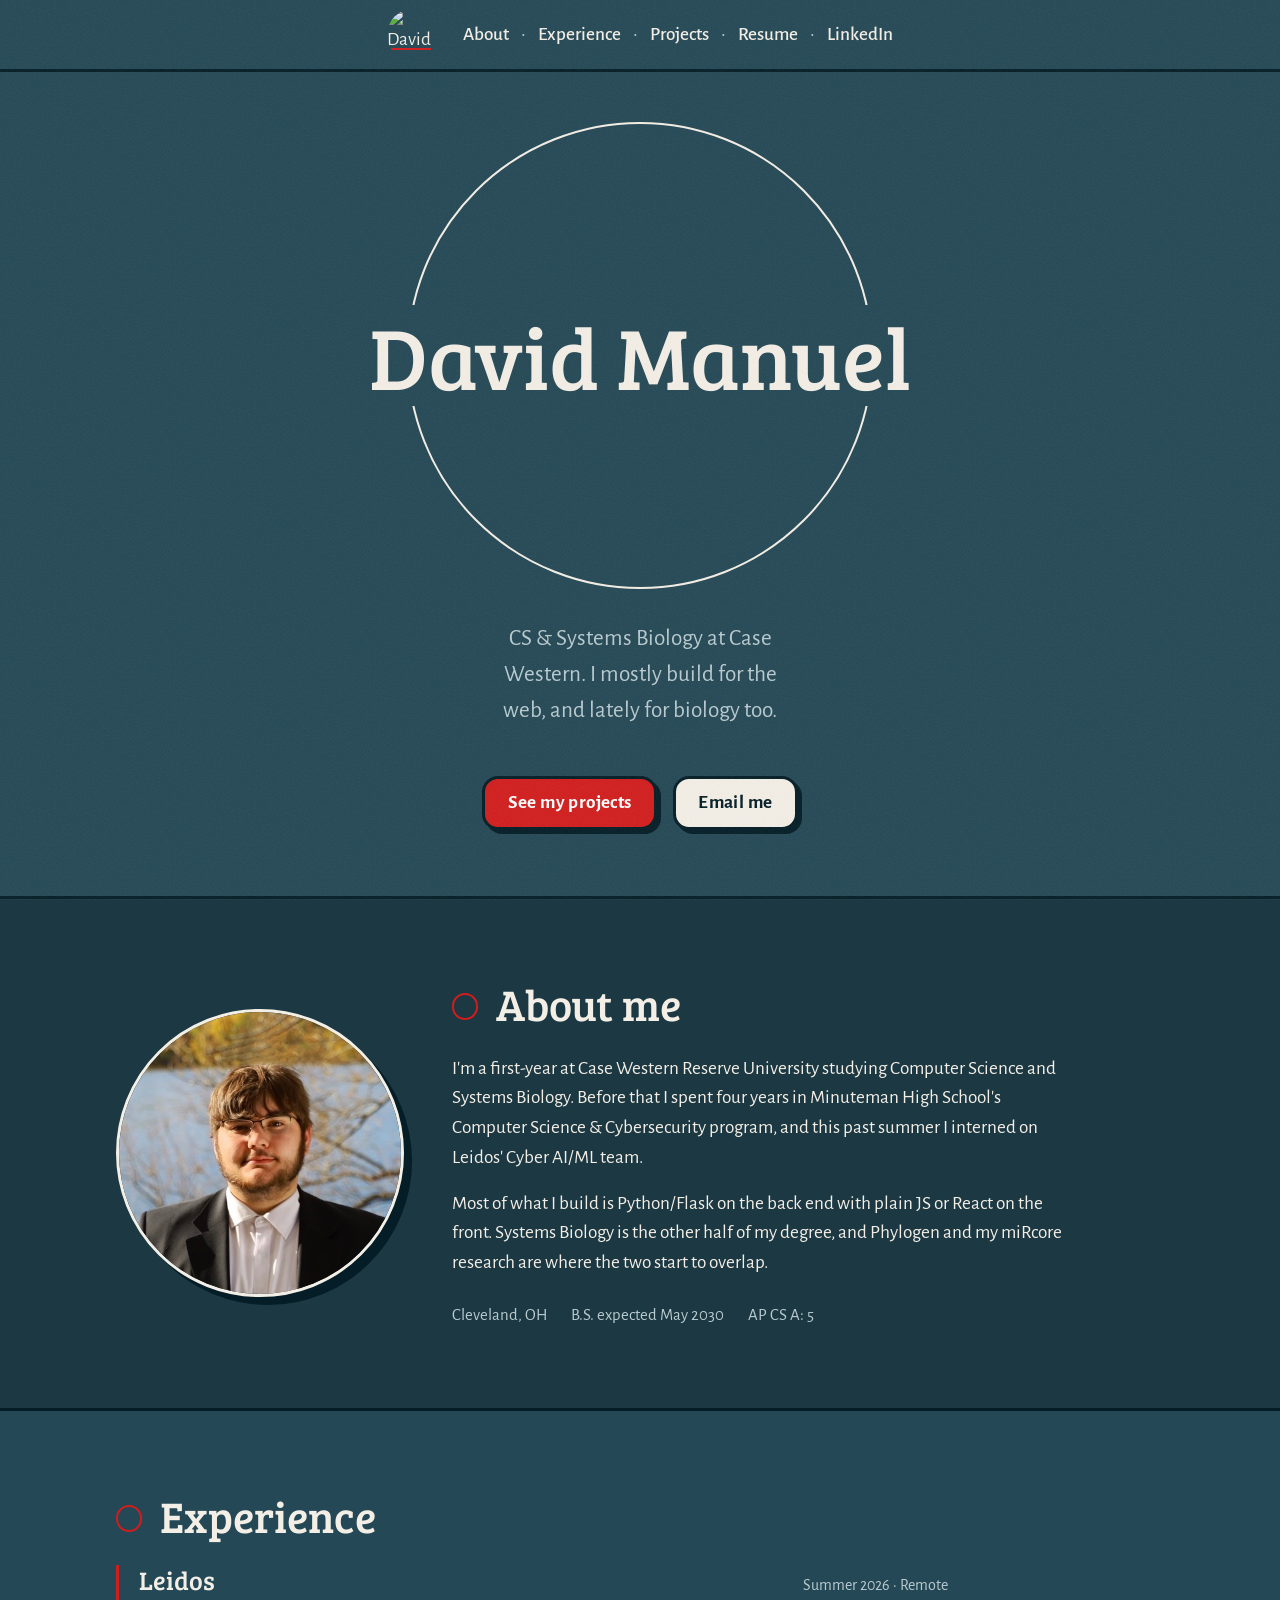
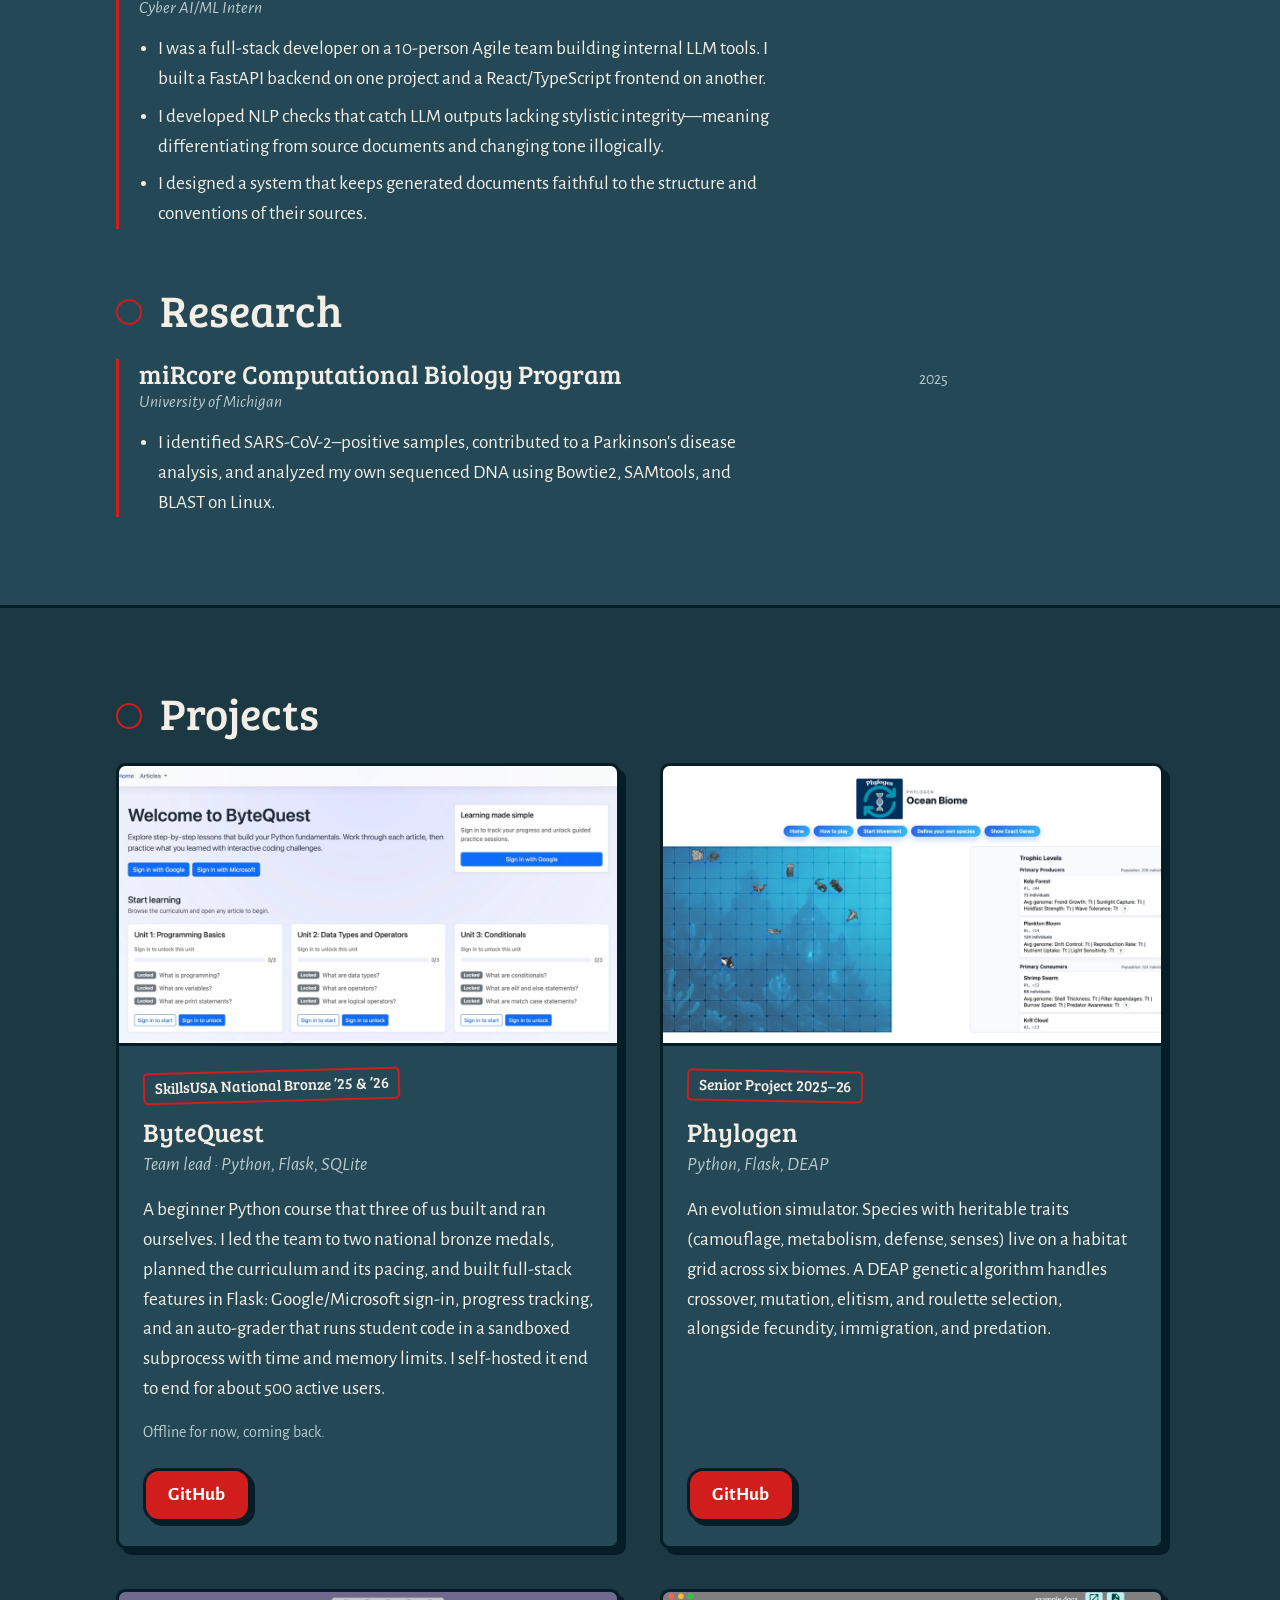
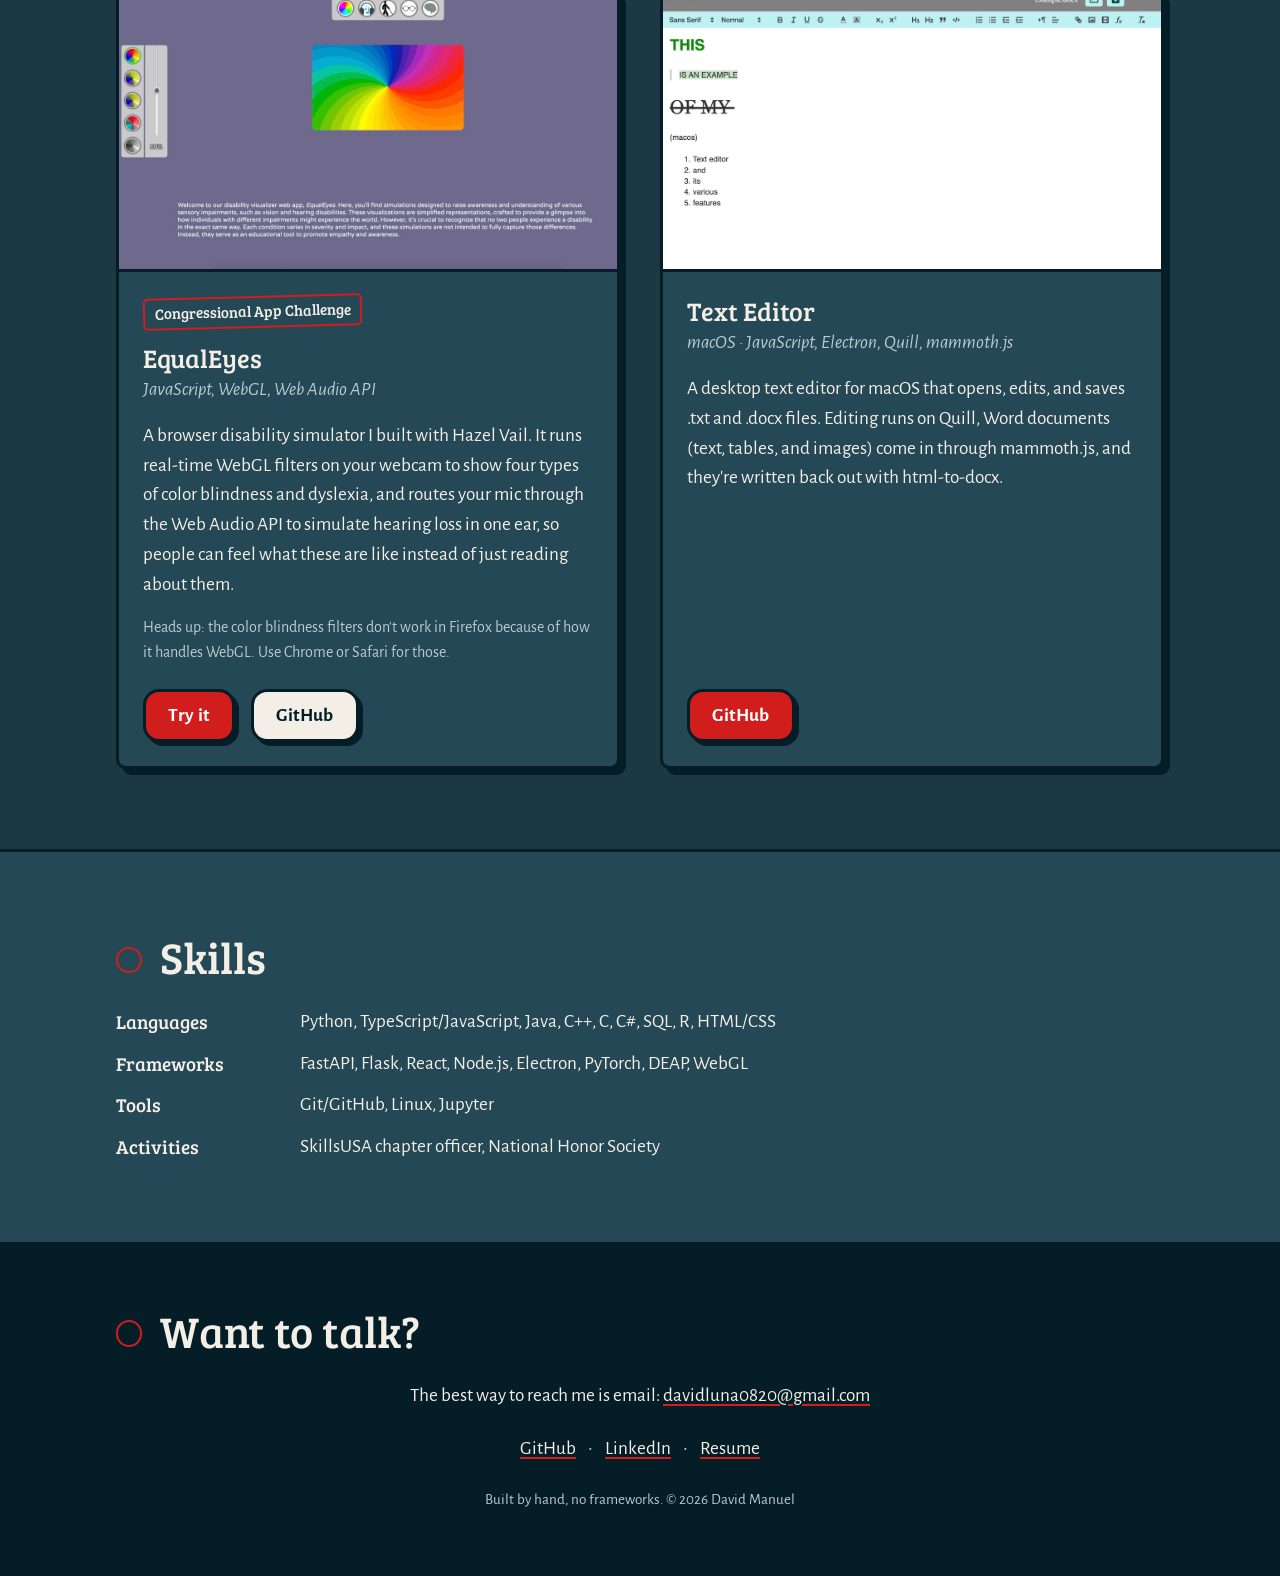
==== commit 079add62: "updated text" ====
--- a/index.html
+++ b/index.html
@@ -82,7 +82,7 @@
             </div>
             <ul>
               <li>I was a full-stack developer on a 10-person Agile team building internal LLM tools. I built a FastAPI backend on one project and a React/TypeScript frontend on another.</li>
-              <li>I developed NLP checks that catch LLM failure modes like semantic distortion and made-up numbers.</li>
+              <li>I developed NLP checks that catch LLM outputs lacking stylistic integrity—meaning differentiating from source documents and changing tone illogically.</li>
               <li>I designed a system that keeps generated documents faithful to the structure and conventions of their sources.</li>
             </ul>
           </article>
